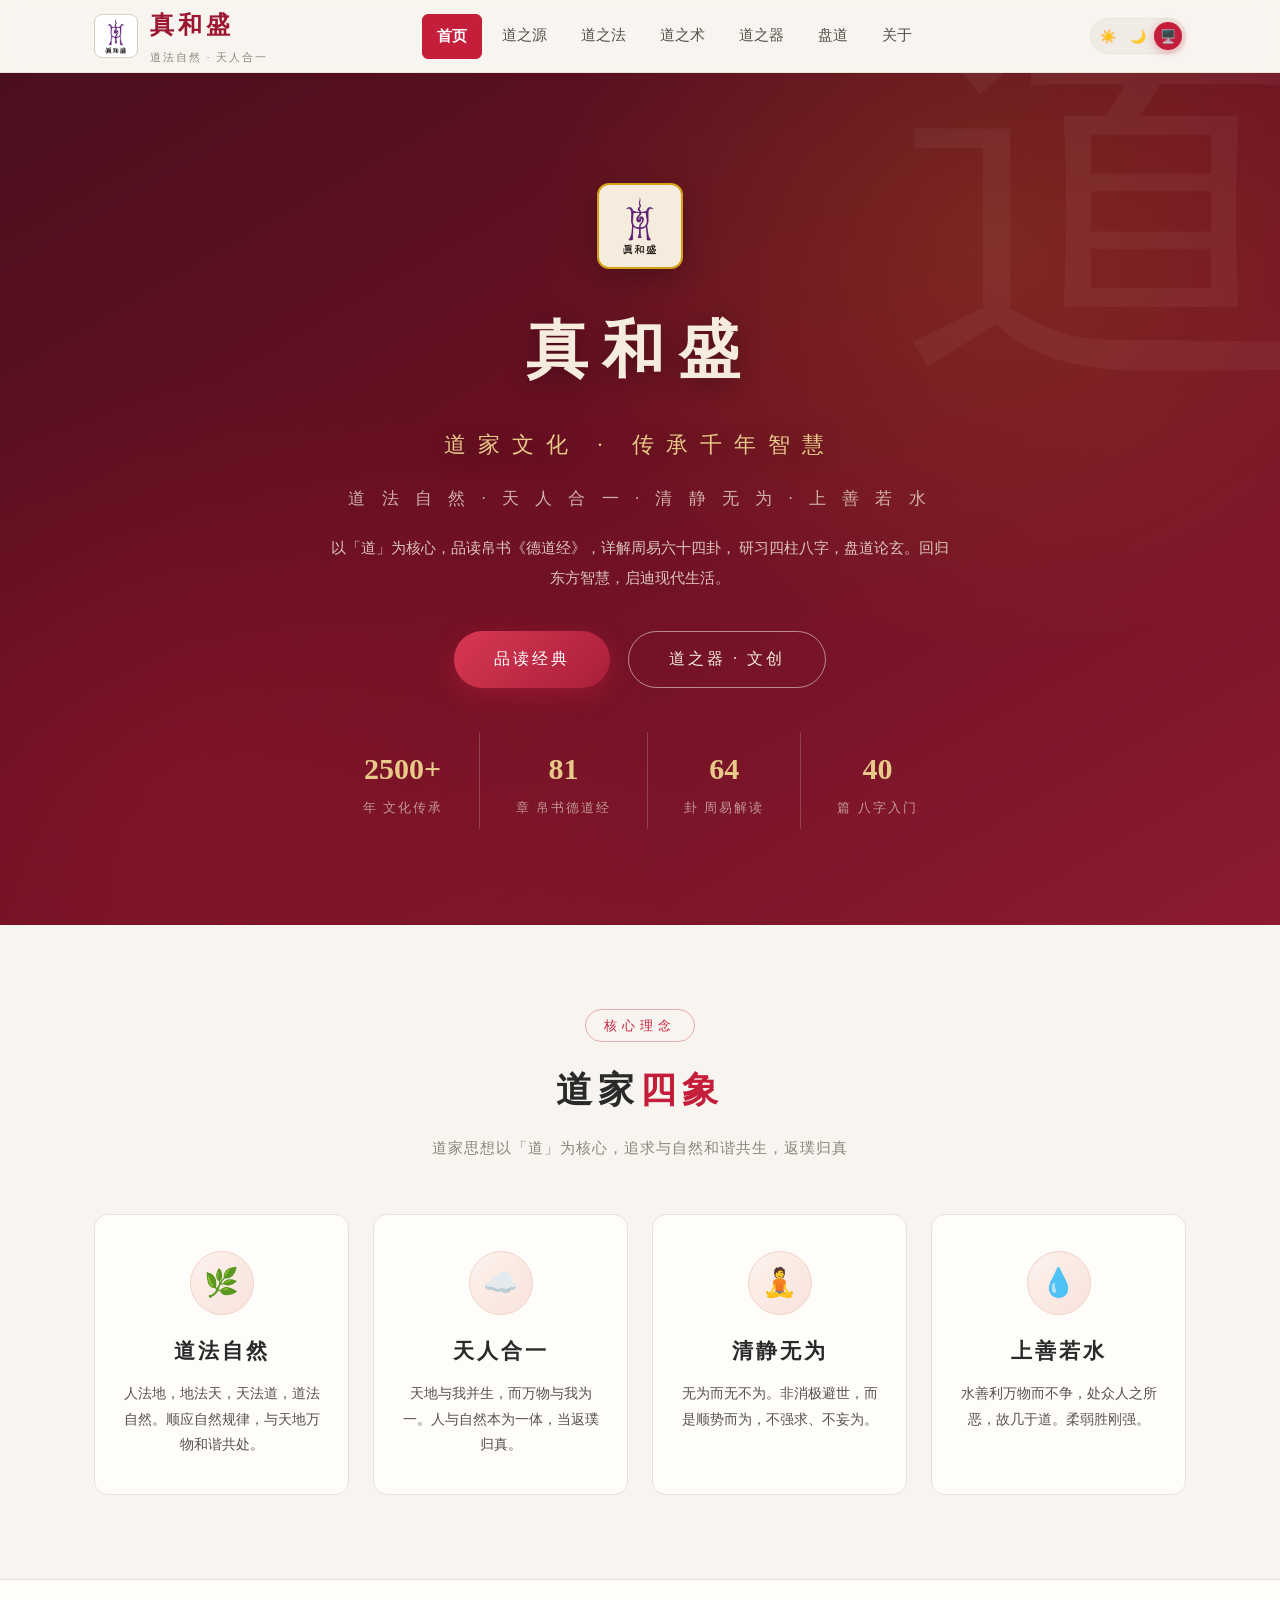
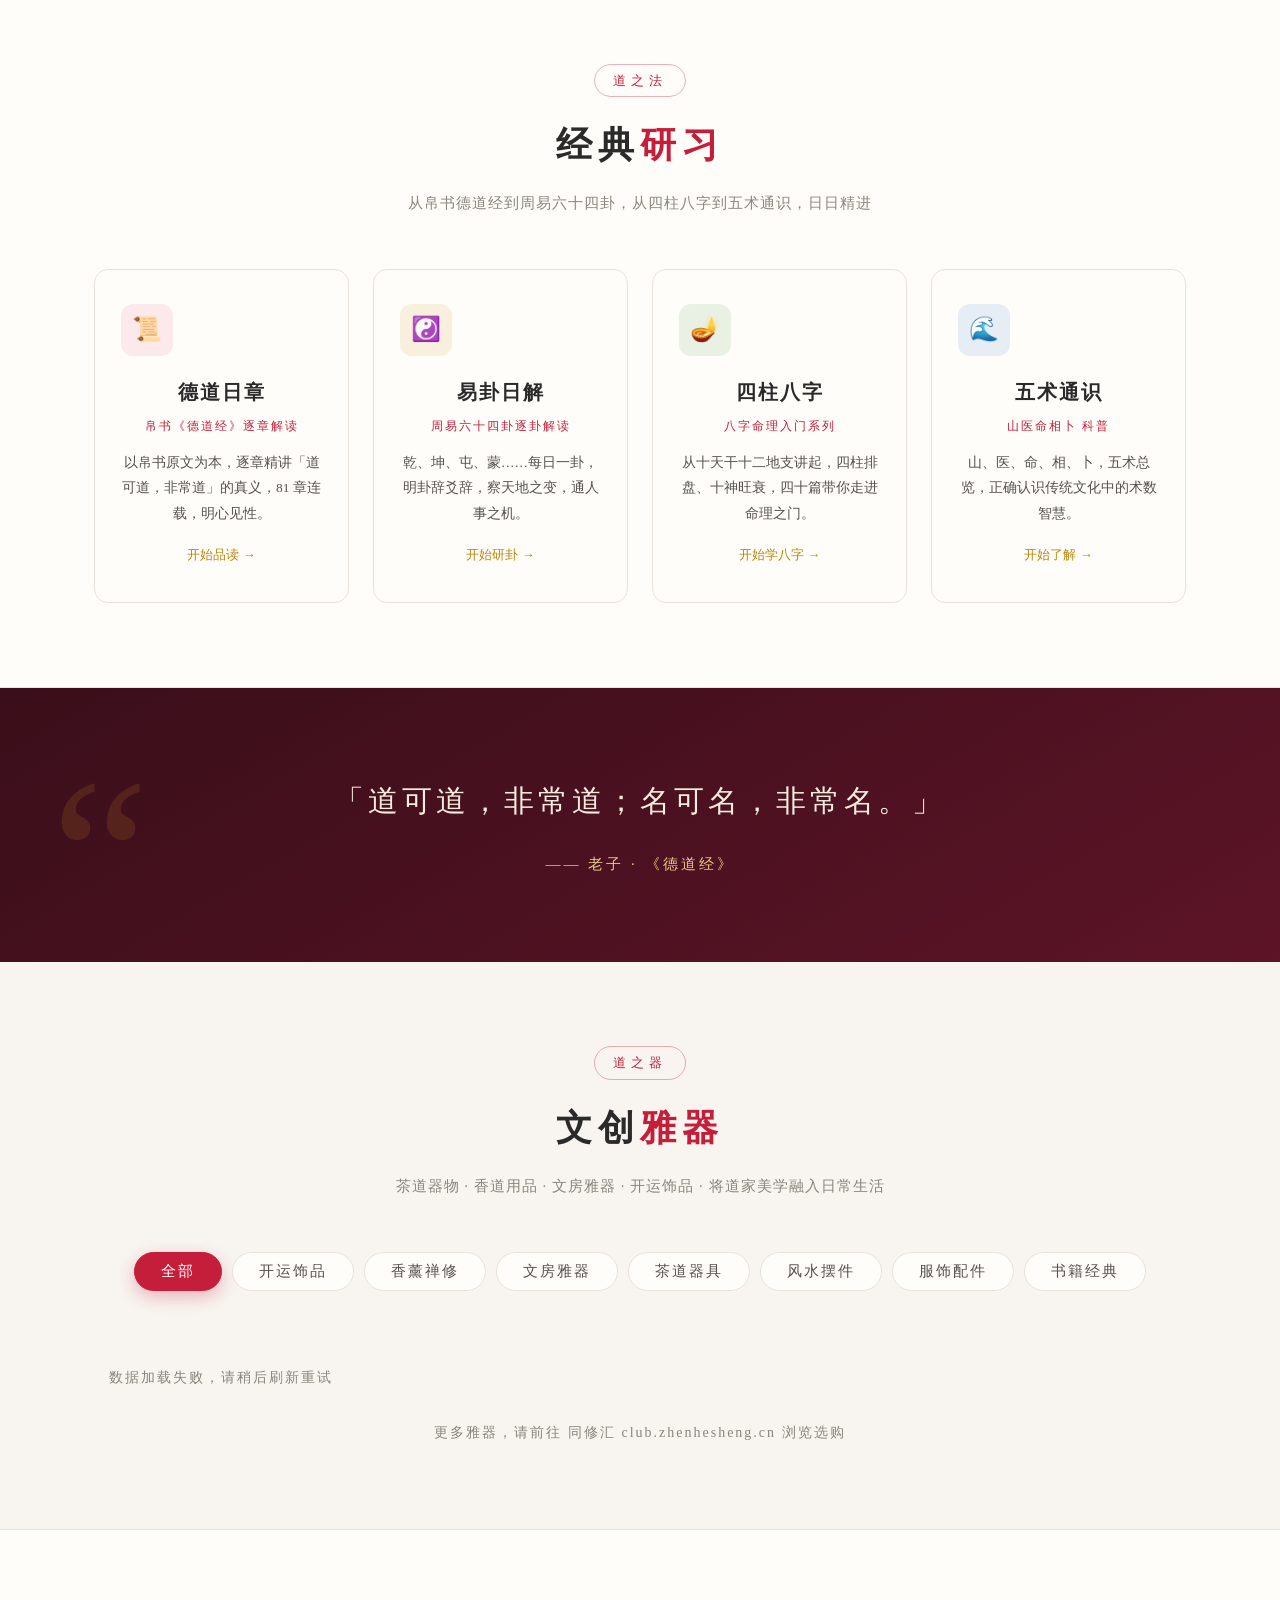
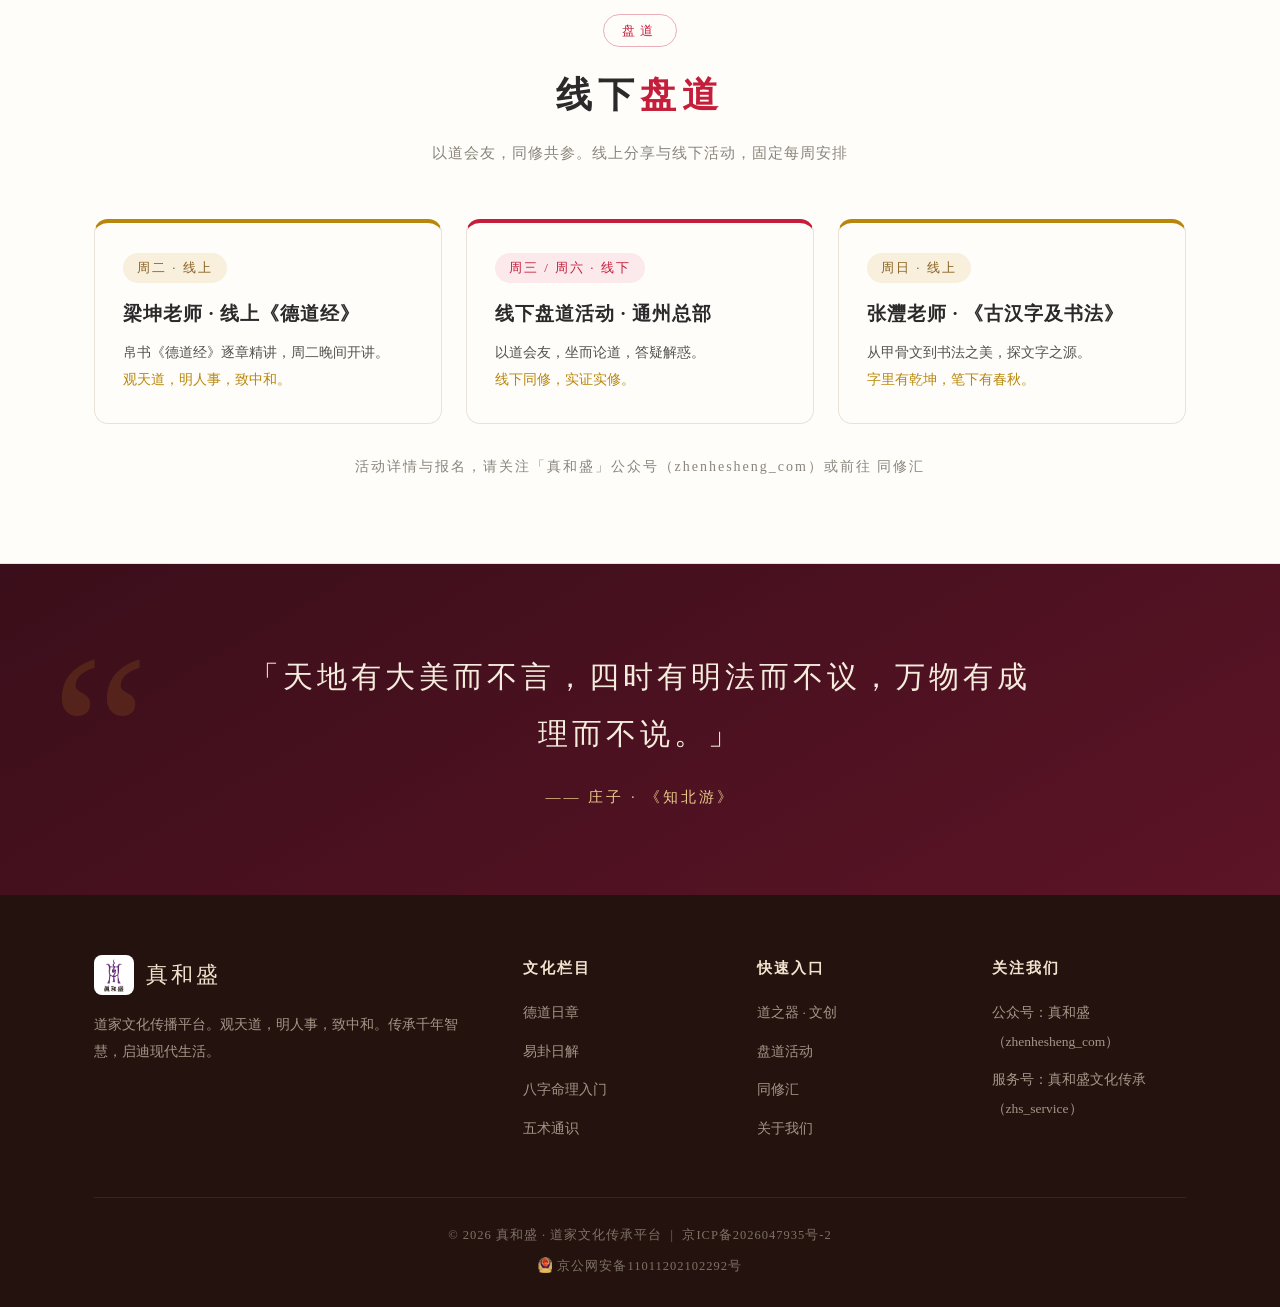
==== index.html @ 8072c25f "[v1.0.3] 公安备案改用官方图标与rel=noreferrer规范链接" ====
<!DOCTYPE html>
<html lang="zh-CN">
<head>
  <meta charset="UTF-8">
  <meta name="viewport" content="width=device-width, initial-scale=1.0">
  <title>真和盛 | 道家文化传承</title>
  <meta name="description" content="真和盛道家文化传播平台，探索道法自然、天人合一的东方智慧。德道日章、易卦日解、四柱八字、道之器文创，传承千年智慧，启迪现代生活。">
  <link rel="icon" href="images/logo.png" type="image/png">
  <link rel="stylesheet" href="css/style.css">
</head>
<body>

  <!-- 顶部导航 -->
  <header class="topbar">
    <div class="container nav">
      <a class="brand" href="index.html">
        <span class="brand-logo"><img src="images/logo.png" alt="真和盛"></span>
        <span>
          <span class="brand-name">真和盛</span>
          <span class="brand-sub">道法自然 · 天人合一</span>
        </span>
      </a>
      <nav class="nav-links" id="navLinks">
        <a href="index.html" class="active">首页</a>
        <a href="origin.html">道之源</a>
        <a href="classics.html">道之法</a>
        <a href="practice.html">道之术</a>
        <a href="shop.html">道之器</a>
        <a href="pandao.html">盘道</a>
        <a href="about.html">关于</a>
      </nav>
      <div class="theme-switch" id="themeSwitch" role="group" aria-label="主题切换">
        <button type="button" class="ts-btn" data-theme="light" title="浅色模式">☀️</button>
        <button type="button" class="ts-btn" data-theme="dark" title="暗色模式">🌙</button>
        <button type="button" class="ts-btn" data-theme="auto" title="跟随系统">🖥️</button>
      </div>
      <button class="nav-toggle" aria-label="菜单">☰</button>
    </div>
  </header>

  <!-- Hero -->
  <section class="hero">
    <div class="hero-inner">
      <div class="hero-seal"><img src="images/logo.png" alt="真和盛印"></div>
      <h1 class="hero-title">真和盛
        <span class="small">道家文化 · 传承千年智慧</span>
      </h1>
      <p class="hero-sub">道 法 自 然 · 天 人 合 一 · 清 静 无 为 · 上 善 若 水</p>
      <p class="hero-desc">
        以「道」为核心，品读帛书《德道经》，详解周易六十四卦，
        研习四柱八字，盘道论玄。回归东方智慧，启迪现代生活。
      </p>
      <div class="hero-cta">
        <a class="btn btn-red" href="classics.html">品读经典</a>
        <a class="btn btn-ghost" href="shop.html">道之器 · 文创</a>
      </div>
      <div class="hero-meta">
        <div class="item"><div class="num">2500+</div><div class="label">年 文化传承</div></div>
        <div class="item"><div class="num">81</div><div class="label">章 帛书德道经</div></div>
        <div class="item"><div class="num">64</div><div class="label">卦 周易解读</div></div>
        <div class="item"><div class="num">40</div><div class="label">篇 八字入门</div></div>
      </div>
    </div>
  </section>

  <!-- 核心理念 -->
  <section class="section">
    <div class="container">
      <div class="section-head">
        <span class="section-kicker">核心理念</span>
        <h2 class="section-title">道家<span class="accent">四象</span></h2>
        <p class="section-sub">道家思想以「道」为核心，追求与自然和谐共生，返璞归真</p>
      </div>
      <div class="philosophy-grid">
        <div class="ph-card">
          <div class="ph-icon">🌿</div>
          <div class="ph-name">道法自然</div>
          <p class="ph-text">人法地，地法天，天法道，道法自然。顺应自然规律，与天地万物和谐共处。</p>
        </div>
        <div class="ph-card">
          <div class="ph-icon">☁️</div>
          <div class="ph-name">天人合一</div>
          <p class="ph-text">天地与我并生，而万物与我为一。人与自然本为一体，当返璞归真。</p>
        </div>
        <div class="ph-card">
          <div class="ph-icon">🧘</div>
          <div class="ph-name">清静无为</div>
          <p class="ph-text">无为而无不为。非消极避世，而是顺势而为，不强求、不妄为。</p>
        </div>
        <div class="ph-card">
          <div class="ph-icon">💧</div>
          <div class="ph-name">上善若水</div>
          <p class="ph-text">水善利万物而不争，处众人之所恶，故几于道。柔弱胜刚强。</p>
        </div>
      </div>
    </div>
  </section>

  <!-- 经典栏目 -->
  <section class="section section-alt">
    <div class="container">
      <div class="section-head">
        <span class="section-kicker">道之法</span>
        <h2 class="section-title">经典<span class="accent">研习</span></h2>
        <p class="section-sub">从帛书德道经到周易六十四卦，从四柱八字到五术通识，日日精进</p>
      </div>
      <div class="feat-grid">
        <a class="feat-card" href="classics.html">
          <div class="feat-icon i1">📜</div>
          <div class="feat-name">德道日章</div>
          <div class="feat-tag">帛书《德道经》逐章解读</div>
          <p class="feat-text">以帛书原文为本，逐章精讲「道可道，非常道」的真义，81 章连载，明心见性。</p>
          <span class="feat-more">开始品读 →</span>
        </a>
        <a class="feat-card" href="classics.html#yigua">
          <div class="feat-icon i2">☯️</div>
          <div class="feat-name">易卦日解</div>
          <div class="feat-tag">周易六十四卦逐卦解读</div>
          <p class="feat-text">乾、坤、屯、蒙……每日一卦，明卦辞爻辞，察天地之变，通人事之机。</p>
          <span class="feat-more">开始研卦 →</span>
        </a>
        <a class="feat-card" href="classics.html#bazi">
          <div class="feat-icon i3">🪔</div>
          <div class="feat-name">四柱八字</div>
          <div class="feat-tag">八字命理入门系列</div>
          <p class="feat-text">从十天干十二地支讲起，四柱排盘、十神旺衰，四十篇带你走进命理之门。</p>
          <span class="feat-more">开始学八字 →</span>
        </a>
        <a class="feat-card" href="practice.html">
          <div class="feat-icon i4">🌊</div>
          <div class="feat-name">五术通识</div>
          <div class="feat-tag">山医命相卜 科普</div>
          <p class="feat-text">山、医、命、相、卜，五术总览，正确认识传统文化中的术数智慧。</p>
          <span class="feat-more">开始了解 →</span>
        </a>
      </div>
    </div>
  </section>

  <!-- 经典语录 -->
  <section class="quote-section section">
    <div class="container quote-inner">
      <p class="quote-text">「道可道，非常道；名可名，非常名。」</p>
      <p class="quote-from">—— 老子 · 《德道经》</p>
    </div>
  </section>

  <!-- 道之器 -->
  <section class="section">
    <div class="container">
      <div class="section-head">
        <span class="section-kicker">道之器</span>
        <h2 class="section-title">文创<span class="accent">雅器</span></h2>
        <p class="section-sub">茶道器物 · 香道用品 · 文房雅器 · 开运饰品 · 将道家美学融入日常生活</p>
      </div>

      <div class="shop-tabs">
        <button class="shop-tab on" data-cate="all">全部</button>
        <button class="shop-tab" data-cate="1">开运饰品</button>
        <button class="shop-tab" data-cate="2">香薰禅修</button>
        <button class="shop-tab" data-cate="3">文房雅器</button>
        <button class="shop-tab" data-cate="4">茶道器具</button>
        <button class="shop-tab" data-cate="5">风水摆件</button>
        <button class="shop-tab" data-cate="6">服饰配件</button>
        <button class="shop-tab" data-cate="7">书籍经典</button>
      </div>

      <div class="shop-grid" data-dynamic>
        <a class="product-card" data-cate="1" href="https://club.zhenhesheng.cn/" target="_blank">
          <div class="product-img-wrap">
            <span class="product-cate">开运饰品</span>
            <img src="images/products/product-01.png" alt="天然朱砂手串">
          </div>
          <div class="product-body">
            <div class="product-name">天然朱砂手串</div>
            <p class="product-desc">天然朱砂打磨，辟邪安神，佩戴清心。</p>
            <div class="product-foot">
              <span class="product-sales">已售 326</span>
              <span class="product-cta">详情</span>
            </div>
          </div>
        </a>
        <a class="product-card" data-cate="1" href="https://club.zhenhesheng.cn/" target="_blank">
          <div class="product-img-wrap">
            <span class="product-cate">开运饰品</span>
            <img src="images/products/product-02.png" alt="小叶紫檀念珠">
          </div>
          <div class="product-body">
            <div class="product-name">小叶紫檀念珠</div>
            <p class="product-desc">印度小叶紫檀，油性充足，盘玩包浆快。</p>
            <div class="product-foot">
              <span class="product-sales">已售 189</span>
              <span class="product-cta">详情</span>
            </div>
          </div>
        </a>
        <a class="product-card" data-cate="2" href="https://club.zhenhesheng.cn/" target="_blank">
          <div class="product-img-wrap">
            <span class="product-cate">香薰禅修</span>
            <img src="images/products/product-03.png" alt="檀香线香礼盒">
          </div>
          <div class="product-body">
            <div class="product-name">檀香线香礼盒</div>
            <p class="product-desc">天然檀香，安神助眠，禅修佳品。</p>
            <div class="product-foot">
              <span class="product-sales">已售 542</span>
              <span class="product-cta">详情</span>
            </div>
          </div>
        </a>
        <a class="product-card" data-cate="2" href="https://club.zhenhesheng.cn/" target="_blank">
          <div class="product-img-wrap">
            <span class="product-cate">香薰禅修</span>
            <img src="images/products/product-04.png" alt="铜鎏金莲花香炉">
          </div>
          <div class="product-body">
            <div class="product-name">铜鎏金莲花香炉</div>
            <p class="product-desc">铜鎏金工艺，莲花造型，焚香礼佛。</p>
            <div class="product-foot">
              <span class="product-sales">已售 96</span>
              <span class="product-cta">详情</span>
            </div>
          </div>
        </a>
        <a class="product-card" data-cate="3" href="https://club.zhenhesheng.cn/" target="_blank">
          <div class="product-img-wrap">
            <span class="product-cate">文房雅器</span>
            <img src="images/products/product-05.png" alt="端砚文房四宝">
          </div>
          <div class="product-body">
            <div class="product-name">端砚文房四宝</div>
            <p class="product-desc">广东端砚，砚台、墨、笔、纸，文房雅器。</p>
            <div class="product-foot">
              <span class="product-sales">已售 64</span>
              <span class="product-cta">详情</span>
            </div>
          </div>
        </a>
        <a class="product-card" data-cate="3" href="https://club.zhenhesheng.cn/" target="_blank">
          <div class="product-img-wrap">
            <span class="product-cate">文房雅器</span>
            <img src="images/products/product-06.png" alt="竹雕镇纸一对">
          </div>
          <div class="product-body">
            <div class="product-name">竹雕镇纸一对</div>
            <p class="product-desc">手工竹雕，刻般若波罗蜜多心经。</p>
            <div class="product-foot">
              <span class="product-sales">已售 152</span>
              <span class="product-cta">详情</span>
            </div>
          </div>
        </a>
        <a class="product-card" data-cate="4" href="https://club.zhenhesheng.cn/" target="_blank">
          <div class="product-img-wrap">
            <span class="product-cate">茶道器具</span>
            <img src="images/products/product-07.png" alt="宜兴紫砂壶">
          </div>
          <div class="product-body">
            <div class="product-name">宜兴紫砂壶</div>
            <p class="product-desc">宜兴原矿紫砂，西施壶型，泡茶留香。</p>
            <div class="product-foot">
              <span class="product-sales">已售 45</span>
              <span class="product-cta">详情</span>
            </div>
          </div>
        </a>
        <a class="product-card" data-cate="4" href="https://club.zhenhesheng.cn/" target="_blank">
          <div class="product-img-wrap">
            <span class="product-cate">茶道器具</span>
            <img src="images/products/product-08.png" alt="青花盖碗茶具">
          </div>
          <div class="product-body">
            <div class="product-name">青花盖碗茶具</div>
            <p class="product-desc">景德镇青花，盖碗、茶盘、品茗杯套装。</p>
            <div class="product-foot">
              <span class="product-sales">已售 210</span>
              <span class="product-cta">详情</span>
            </div>
          </div>
        </a>
      </div>

      <div class="section-tip">
        更多雅器，请前往 <a href="https://club.zhenhesheng.cn/" target="_blank">同修汇 club.zhenhesheng.cn</a> 浏览选购
      </div>
    </div>
  </section>

  <!-- 盘道 -->
  <section class="section section-alt">
    <div class="container">
      <div class="section-head">
        <span class="section-kicker">盘道</span>
        <h2 class="section-title">线下<span class="accent">盘道</span></h2>
        <p class="section-sub">以道会友，同修共参。线上分享与线下活动，固定每周安排</p>
      </div>
      <div class="schedule-grid">
        <div class="schedule-card">
          <span class="sch-day">周二 · 线上</span>
          <div class="sch-title">梁坤老师 · 线上《德道经》</div>
          <p class="sch-meta">帛书《德道经》逐章精讲，周二晚间开讲。<br><span class="tag">观天道，明人事，致中和。</span></p>
        </div>
        <div class="schedule-card offline">
          <span class="sch-day">周三 / 周六 · 线下</span>
          <div class="sch-title">线下盘道活动 · 通州总部</div>
          <p class="sch-meta">以道会友，坐而论道，答疑解惑。<br><span class="tag">线下同修，实证实修。</span></p>
        </div>
        <div class="schedule-card">
          <span class="sch-day">周日 · 线上</span>
          <div class="sch-title">张灃老师 · 《古汉字及书法》</div>
          <p class="sch-meta">从甲骨文到书法之美，探文字之源。<br><span class="tag">字里有乾坤，笔下有春秋。</span></p>
        </div>
      </div>
      <div class="section-tip">
        活动详情与报名，请关注「真和盛」公众号（zhenhesheng_com）或前往 <a href="https://club.zhenhesheng.cn/" target="_blank">同修汇</a>
      </div>
    </div>
  </section>

  <!-- 语录 -->
  <section class="quote-section section">
    <div class="container quote-inner">
      <p class="quote-text">「天地有大美而不言，四时有明法而不议，万物有成理而不说。」</p>
      <p class="quote-from">—— 庄子 · 《知北游》</p>
    </div>
  </section>

  <!-- 页脚 -->
  <footer class="footer">
    <div class="container">
      <div class="footer-grid">
        <div>
          <div class="footer-brand">
            <img src="images/logo.png" alt="真和盛">
            <span>真和盛</span>
          </div>
          <p>道家文化传播平台。观天道，明人事，致中和。传承千年智慧，启迪现代生活。</p>
        </div>
        <div>
          <h4>文化栏目</h4>
          <ul>
            <li><a href="classics.html">德道日章</a></li>
            <li><a href="classics.html#yigua">易卦日解</a></li>
            <li><a href="practice.html#bazi">八字命理入门</a></li>
            <li><a href="practice.html">五术通识</a></li>
          </ul>
        </div>
        <div>
          <h4>快速入口</h4>
          <ul>
            <li><a href="shop.html">道之器 · 文创</a></li>
            <li><a href="pandao.html">盘道活动</a></li>
            <li><a href="https://club.zhenhesheng.cn/" target="_blank">同修汇</a></li>
            <li><a href="about.html">关于我们</a></li>
          </ul>
        </div>
        <div>
          <h4>关注我们</h4>
          <ul>
            <li><a href="about.html">公众号：真和盛（zhenhesheng_com）</a></li>
            <li><a href="about.html">服务号：真和盛文化传承（zhs_service）</a></li>
          </ul>
        </div>
      </div>
      <div class="footer-bottom">
        © 2026 真和盛 · 道家文化传承平台 &nbsp;|&nbsp; <a href="https://beian.miit.gov.cn/" target="_blank" rel="nofollow">京ICP备2026047935号-2</a><br><span class="beian-police"><a href="https://beian.mps.gov.cn/#/query/webSearch?code=11011202102292" target="_blank" rel="noreferrer"><img src="images/beian.png" alt="公安备案" class="beian-icon">京公网安备11011202102292号</a></span>
      </div>
    </div>
  </footer>

  <script src="js/main.js"></script>
  <script src="js/data-sync.js?v=20260821"></script>
</body>
</html>
---- css/style.css ----
/* ============================================================
   真和盛 zhenhesheng.cn · 道家文化传承
   风格: 米白底 · 中国红 · 鎏金点缀 · 宋楷字体
   ============================================================ */

:root {
  --red: #c41e3a;
  --red-deep: #9c1630;
  --red-dark: #6b1022;
  --gold: #b8860b;
  --gold-light: #d4a017;
  --cream: #f8f5f0;
  --cream-deep: #f0ebe5;
  --card: #fffdfa;
  --ink: #2a2a2a;
  --ink-soft: #55524c;
  --ink-faint: #8a857c;
  --line: #e8e2da;
  --topbar-bg: rgba(248, 245, 240, 0.94);
  --chip-bg: #fbe9ec;
  --serif: "Songti SC", "Noto Serif SC", "Source Han Serif SC", "STSong", "SimSun", serif;
  --kai: "Kaiti SC", "STKaiti", "KaiTi", "Noto Serif SC", serif;
  --sans: "PingFang SC", "Hiragino Sans GB", "Microsoft YaHei", sans-serif;
}

/* ---------------- 暗色主题 ---------------- */
[data-theme="dark"] {
  --red: #e0556e;
  --red-deep: #c43a55;
  --red-dark: #a02b42;
  --gold: #d4a94b;
  --gold-light: #e3b95f;
  --cream: #17141a;
  --cream-deep: #1d1921;
  --card: #221d27;
  --ink: #e8e2d8;
  --ink-soft: #bcb5a9;
  --ink-faint: #8a857c;
  --line: #38313f;
  --topbar-bg: rgba(23, 20, 26, 0.94);
  --chip-bg: rgba(224, 85, 110, 0.16);
}

/* 深色下残留浅色硬编码背景兜底 */
[data-theme="dark"] .section-alt { background: #1d1921; }
[data-theme="dark"] .sch-period,
[data-theme="dark"] .tl-period { background: rgba(224, 85, 110, 0.16); }

* { margin: 0; padding: 0; box-sizing: border-box; }

html { scroll-behavior: smooth; }

body {
  font-family: var(--serif);
  background: var(--cream);
  color: var(--ink);
  line-height: 1.8;
  -webkit-font-smoothing: antialiased;
}

a { color: inherit; text-decoration: none; }
img { display: block; max-width: 100%; }

.container { max-width: 1140px; margin: 0 auto; padding: 0 24px; }

/* ---------------- 顶部导航 ---------------- */
.topbar {
  position: sticky;
  top: 0;
  z-index: 100;
  background: var(--topbar-bg);
  backdrop-filter: blur(10px);
  border-bottom: 1px solid var(--line);
}

.nav {
  display: flex;
  align-items: center;
  justify-content: space-between;
  height: 72px;
}

.brand { display: flex; align-items: center; gap: 12px; }

.brand-logo {
  width: 44px;
  height: 44px;
  border-radius: 8px;
  overflow: hidden;
  border: 1px solid #d8cfc0;
  background: #fff;
  flex-shrink: 0;
}

.brand-logo img { width: 100%; height: 100%; object-fit: contain; }

.brand-name {
  font-size: 24px;
  font-weight: 700;
  letter-spacing: 4px;
  color: var(--red-deep);
  font-family: var(--kai);
}

.brand-sub {
  font-size: 11px;
  color: var(--ink-faint);
  letter-spacing: 2px;
  display: block;
  margin-top: 1px;
}

.nav-links { display: flex; gap: 6px; }

.nav-links a {
  padding: 8px 14px;
  font-size: 15px;
  color: var(--ink-soft);
  border-radius: 6px;
  transition: all .25s;
  position: relative;
}

.nav-links a:hover { color: var(--red); background: rgba(196, 30, 58, .06); }

/* 当前页: 红框包裹 + 红色背景填充 */
.nav-links a.active {
  color: #fff;
  font-weight: 600;
  border: 1.5px solid var(--red);
  background: var(--red);
  animation: navFloat 2.4s ease-in-out infinite;
}

.nav-links a.active::after { display: none; }

@keyframes navFloat {
  0%, 100% { transform: translateY(0); box-shadow: 0 0 0 rgba(196, 30, 58, 0); }
  50% { transform: translateY(-3px); box-shadow: 0 8px 18px rgba(196, 30, 58, .25); }
}

/* ---------------- 主题切换 ---------------- */
.theme-switch {
  display: flex;
  align-items: center;
  gap: 2px;
  margin-left: 10px;
  padding: 3px;
  background: var(--cream-deep);
  border: 1px solid var(--line);
  border-radius: 999px;
}

.ts-btn {
  width: 28px;
  height: 28px;
  border: none;
  background: transparent;
  border-radius: 50%;
  font-size: 13px;
  line-height: 1;
  cursor: pointer;
  display: flex;
  align-items: center;
  justify-content: center;
  transition: all .25s;
  color: var(--ink-soft);
}

.ts-btn:hover { background: rgba(196, 30, 58, .08); }
.ts-btn.on {
  background: var(--red);
  color: #fff;
  box-shadow: 0 2px 8px rgba(196, 30, 58, .35);
}

.nav-toggle {
  display: none;
  background: none;
  border: 1px solid var(--line);
  border-radius: 6px;
  width: 40px; height: 40px;
  font-size: 20px;
  color: var(--ink-soft);
  cursor: pointer;
}

/* ---------------- Hero ---------------- */
.hero {
  position: relative;
  background:
    radial-gradient(ellipse 60% 80% at 78% 20%, rgba(212, 160, 23, 0.16), transparent 60%),
    radial-gradient(ellipse 70% 90% at 15% 85%, rgba(196, 30, 58, 0.18), transparent 55%),
    linear-gradient(150deg, #4a0f1e 0%, #6b1022 45%, #8c1a30 100%);
  color: #f5ecdd;
  overflow: hidden;
}

.hero::before {
  content: "道";
  position: absolute;
  right: -40px; top: -90px;
  font-size: 420px;
  font-family: var(--kai);
  color: rgba(255, 255, 255, 0.045);
  line-height: 1;
  pointer-events: none;
}

.hero-inner {
  position: relative;
  padding: 110px 24px 96px;
  max-width: 900px;
  margin: 0 auto;
  text-align: center;
}

.hero-seal {
  width: 86px; height: 86px;
  margin: 0 auto 26px;
  border-radius: 12px;
  background: #f5ecdd;
  display: flex; align-items: center; justify-content: center;
  border: 2px solid var(--gold-light);
  box-shadow: 0 10px 30px rgba(0, 0, 0, 0.25);
}

.hero-seal img { width: 68px; height: 68px; object-fit: contain; }

.hero-title {
  font-family: var(--kai);
  font-size: 62px;
  font-weight: 700;
  letter-spacing: 14px;
  margin-bottom: 14px;
  text-shadow: 0 4px 24px rgba(0, 0, 0, 0.3);
}

.hero-title .small {
  display: block;
  font-size: 22px;
  letter-spacing: 12px;
  margin-top: 18px;
  color: #e8c98a;
  font-weight: 400;
}

.hero-sub {
  font-size: 17px;
  color: rgba(245, 236, 221, 0.72);
  letter-spacing: 6px;
  margin: 20px 0 8px;
}

.hero-desc {
  max-width: 620px;
  margin: 18px auto 38px;
  font-size: 15px;
  color: rgba(245, 236, 221, 0.82);
  line-height: 2;
}

.hero-cta { display: flex; gap: 18px; justify-content: center; flex-wrap: wrap; }

.btn {
  display: inline-flex;
  align-items: center;
  justify-content: center;
  padding: 13px 40px;
  border-radius: 999px;
  font-size: 16px;
  font-family: var(--serif);
  letter-spacing: 3px;
  transition: all .25s;
  cursor: pointer;
  border: none;
}

.btn-red { background: linear-gradient(135deg, #d83852, #a91e3a); color: #fff; box-shadow: 0 8px 24px rgba(196, 30, 58, .4); }
.btn-red:hover { transform: translateY(-2px); box-shadow: 0 12px 30px rgba(196, 30, 58, .5); }

.btn-ghost { background: transparent; color: #f5ecdd; border: 1px solid rgba(245, 236, 221, .55); }
.btn-ghost:hover { background: rgba(245, 236, 221, .12); transform: translateY(-2px); }

.hero-meta {
  margin-top: 44px;
  display: flex;
  justify-content: center;
  gap: 0;
  flex-wrap: wrap;
}

.hero-meta .item {
  padding: 10px 36px;
  border-right: 1px solid rgba(245, 236, 221, .2);
  text-align: center;
}

.hero-meta .item:last-child { border-right: none; }
.hero-meta .num { font-size: 30px; font-weight: 700; color: #e8c98a; font-family: var(--kai); }
.hero-meta .label { font-size: 13px; color: rgba(245, 236, 221, .6); letter-spacing: 2px; }

/* ---------------- 区块通用 ---------------- */
.section { padding: 84px 0; }
.section-alt { background: var(--card); border-top: 1px solid var(--line); border-bottom: 1px solid var(--line); }

.section-head { text-align: center; margin-bottom: 52px; }

.section-kicker {
  display: inline-block;
  font-size: 13px;
  color: var(--red);
  letter-spacing: 5px;
  padding: 4px 18px;
  border: 1px solid rgba(196, 30, 58, .35);
  border-radius: 999px;
  margin-bottom: 16px;
}

.section-title { font-size: 36px; font-weight: 700; font-family: var(--kai); letter-spacing: 6px; color: var(--ink); }

.section-title .accent { color: var(--red); }

.section-sub { margin-top: 12px; font-size: 15px; color: var(--ink-faint); letter-spacing: 1px; }

/* ---------------- 理念卡片 ---------------- */
.philosophy-grid {
  display: grid;
  grid-template-columns: repeat(4, 1fr);
  gap: 24px;
}

.ph-card {
  background: var(--card);
  border: 1px solid var(--line);
  border-radius: 14px;
  padding: 36px 28px;
  text-align: center;
  transition: all .3s;
  position: relative;
  overflow: hidden;
}

.ph-card::before {
  content: "";
  position: absolute;
  top: 0; left: 0; right: 0;
  height: 4px;
  background: linear-gradient(90deg, var(--red), var(--gold-light));
  opacity: 0;
  transition: opacity .3s;
}

.ph-card:hover { transform: translateY(-6px); box-shadow: 0 16px 40px rgba(60, 30, 20, .1); }
.ph-card:hover::before { opacity: 1; }

.ph-icon {
  width: 64px; height: 64px;
  margin: 0 auto 18px;
  border-radius: 50%;
  background: linear-gradient(135deg, #fdf1ec, #f8e3dc);
  border: 1px solid #f0d2c8;
  display: flex; align-items: center; justify-content: center;
  font-size: 28px;
}

.ph-name { font-size: 21px; font-weight: 700; font-family: var(--kai); letter-spacing: 3px; margin-bottom: 10px; }
.ph-text { font-size: 13.5px; color: var(--ink-soft); line-height: 1.9; }

/* ---------------- 栏目卡 ---------------- */
.feat-grid { display: grid; grid-template-columns: repeat(4, 1fr); gap: 24px; }

.feat-card {
  background: var(--card);
  border: 1px solid var(--line);
  border-radius: 14px;
  padding: 34px 26px;
  transition: all .3s;
  text-align: center;
}

.feat-card:hover { transform: translateY(-6px); box-shadow: 0 16px 40px rgba(60, 30, 20, .1); border-color: #dfd3c0; }

.feat-icon {
  width: 52px; height: 52px;
  border-radius: 12px;
  display: flex; align-items: center; justify-content: center;
  font-size: 24px;
  margin-bottom: 18px;
}

.feat-icon.i1 { background: #fbe9ec; }
.feat-icon.i2 { background: #f8efdd; }
.feat-icon.i3 { background: #e9f0e4; }
.feat-icon.i4 { background: #e7edf5; }

.feat-qr {
  width: 108px; height: 108px;
  border-radius: 12px;
  border: 1px solid #e5dccb;
  box-shadow: 0 4px 14px rgba(60, 30, 20, .06);
  object-fit: cover;
  display: block;
  margin: 0 auto 16px;
  background: #fff;
}

.feat-qr:hover { border-color: var(--gold); }

.feat-qr-row { display: flex; gap: 12px; margin-bottom: 16px; }
.feat-qr-row .feat-qr { margin-bottom: 0; }

.feat-name { font-size: 20px; font-weight: 700; font-family: var(--kai); letter-spacing: 2px; margin-bottom: 6px; }
.feat-tag { font-size: 12px; color: var(--red); letter-spacing: 2px; margin-bottom: 12px; }
.feat-text { font-size: 13.5px; color: var(--ink-soft); line-height: 1.9; }
.feat-more { display: inline-block; margin-top: 16px; font-size: 13px; color: var(--gold); border-bottom: 1px solid transparent; transition: all .2s; }
.feat-more:hover { color: var(--red); border-color: var(--red); }

/* ---------------- 语录 ---------------- */
.quote-section { position: relative; background: linear-gradient(150deg, #3a0e1a, #5c1426); color: #f0e4cf; }
.quote-section::before {
  content: "“";
  position: absolute;
  left: 4%; top: -30px;
  font-size: 220px;
  font-family: var(--kai);
  color: rgba(212, 160, 23, .14);
}

.quote-inner { position: relative; max-width: 860px; margin: 0 auto; text-align: center; }

.quote-text {
  font-family: var(--kai);
  font-size: 30px;
  letter-spacing: 4px;
  line-height: 1.9;
  color: #f5ecdd;
  margin-bottom: 22px;
}

.quote-from { font-size: 15px; color: #e8c98a; letter-spacing: 3px; }

/* ---------------- 产品（道之器） ---------------- */
.shop-tabs {
  display: flex;
  justify-content: center;
  flex-wrap: wrap;
  gap: 10px;
  margin-bottom: 44px;
}

.shop-tab {
  padding: 9px 26px;
  border-radius: 999px;
  font-size: 14.5px;
  letter-spacing: 2px;
  color: var(--ink-soft);
  border: 1px solid var(--line);
  background: var(--card);
  cursor: pointer;
  transition: all .25s;
  font-family: var(--serif);
}

.shop-tab:hover { border-color: var(--red); color: var(--red); }
.shop-tab.on { background: var(--red); color: #fff; border-color: var(--red); box-shadow: 0 6px 18px rgba(196, 30, 58, .3); }

.shop-grid {
  display: grid;
  grid-template-columns: repeat(4, 1fr);
  gap: 26px;
}

.product-card {
  background: var(--card);
  border: 1px solid var(--line);
  border-radius: 14px;
  overflow: hidden;
  transition: all .3s;
  cursor: pointer;
  display: block;
}

.product-card:hover { transform: translateY(-6px); box-shadow: 0 18px 44px rgba(60, 30, 20, .12); border-color: #dfd3c0; }

.product-img-wrap { position: relative; aspect-ratio: 1/1; background: #f3ede4; overflow: hidden; }

.product-img-wrap img { width: 100%; height: 100%; object-fit: cover; transition: transform .45s; }

.product-card:hover .product-img-wrap img { transform: scale(1.06); }

.product-cate {
  position: absolute;
  left: 12px; top: 12px;
  font-size: 12px;
  letter-spacing: 1px;
  padding: 3px 12px;
  border-radius: 999px;
  background: rgba(196, 30, 58, .88);
  color: #fff;
}

.product-body { padding: 18px 18px 20px; }

.product-name { font-size: 17px; font-weight: 700; font-family: var(--kai); letter-spacing: 1px; margin-bottom: 8px; }
.product-desc {
  font-size: 13px; color: var(--ink-soft); line-height: 1.8;
  display: -webkit-box; -webkit-line-clamp: 2; -webkit-box-orient: vertical; overflow: hidden;
  min-height: 47px;
}

.product-foot {
  display: flex; align-items: center; justify-content: space-between;
  margin-top: 14px; padding-top: 12px;
  border-top: 1px dashed var(--line);
}

.product-sales { font-size: 12.5px; color: var(--ink-faint); }

.product-cta {
  font-size: 13px; color: var(--red);
  border: 1px solid rgba(196, 30, 58, .4);
  padding: 4px 14px;
  border-radius: 999px;
  transition: all .25s;
}

.product-card:hover .product-cta { background: var(--red); color: #fff; border-color: var(--red); }

.shop-note {
  margin-top: 40px;
  text-align: center;
  font-size: 14px;
  color: var(--ink-faint);
  letter-spacing: 1px;
}

.shop-note a { color: var(--red); border-bottom: 1px solid rgba(196, 30, 58, .4); }
.shop-note a:hover { border-color: var(--red); }

/* ---------------- 盘道 ---------------- */
.pandao-banner {
  background: linear-gradient(135deg, #3d2b12, #6b4a1d 60%, #8a6223);
  color: #f5ecdd;
  border-radius: 16px;
  padding: 46px 44px;
  display: flex; align-items: center; justify-content: space-between;
  gap: 30px; flex-wrap: wrap;
  margin-bottom: 44px;
}

.pandao-banner h3 { font-family: var(--kai); font-size: 30px; letter-spacing: 4px; }
.pandao-banner p { margin-top: 10px; font-size: 14.5px; color: rgba(245, 236, 221, .75); line-height: 1.9; }

.schedule-grid { display: grid; grid-template-columns: repeat(3, 1fr); gap: 24px; }

.schedule-card {
  background: var(--card);
  border: 1px solid var(--line);
  border-radius: 14px;
  padding: 30px 28px;
  transition: all .3s;
  border-top: 4px solid var(--gold);
}

.schedule-card.offline { border-top-color: var(--red); }

.schedule-card:hover { transform: translateY(-5px); box-shadow: 0 14px 36px rgba(60, 30, 20, .1); }

.sch-day {
  display: inline-block;
  font-size: 13px;
  letter-spacing: 2px;
  padding: 3px 14px;
  border-radius: 999px;
  background: #f8efdd;
  color: #8a6223;
  margin-bottom: 14px;
}

.schedule-card.offline .sch-day { background: #fbe9ec; color: var(--red); }

.sch-title { font-size: 19px; font-weight: 700; font-family: var(--kai); letter-spacing: 1px; margin-bottom: 8px; }
.sch-meta { font-size: 13.5px; color: var(--ink-soft); line-height: 2; }
.sch-meta .tag { color: var(--gold); }

/* ---------------- 时间轴（道之源） ---------------- */
.timeline {
  position: relative;
  max-width: 920px;
  margin: 0 auto;
  padding: 16px 0 8px;
}

.timeline::before {
  content: "";
  position: absolute;
  left: 50%;
  top: 0;
  bottom: 0;
  width: 3px;
  transform: translateX(-50%);
  background: linear-gradient(180deg, transparent, var(--gold-light) 8%, var(--red) 50%, var(--gold-light) 92%, transparent);
  border-radius: 2px;
}

.tl-item {
  position: relative;
  width: 50%;
  padding: 0 44px 44px;
}

.tl-item:nth-child(odd) { left: 0; text-align: right; }
.tl-item:nth-child(even) { left: 50%; text-align: left; }
.tl-item:last-child { padding-bottom: 8px; }

.tl-dot {
  position: absolute;
  top: 8px;
  width: 18px;
  height: 18px;
  border-radius: 50%;
  background: var(--red);
  border: 4px solid var(--card);
  box-shadow: 0 0 0 2px var(--gold-light);
  z-index: 1;
}

.tl-item:nth-child(odd) .tl-dot { right: -9px; }
.tl-item:nth-child(even) .tl-dot { left: -9px; }

.tl-card {
  background: var(--card);
  border: 1px solid var(--line);
  border-radius: 14px;
  padding: 24px 26px;
  transition: all .3s;
  display: block;
  text-align: left;
  width: 100%;
}

.tl-card:hover { transform: translateY(-4px); box-shadow: 0 14px 36px rgba(60, 30, 20, .1); border-color: #dfd3c0; }

.tl-icon { font-size: 26px; line-height: 1; }

.tl-title { font-size: 18px; font-weight: 700; font-family: var(--kai); color: var(--ink); margin-top: 10px; letter-spacing: 1px; }

.tl-period {
  display: inline-block;
  font-size: 12px;
  color: var(--red);
  background: #fbe9ec;
  padding: 2px 12px;
  border-radius: 999px;
  margin: 8px 0 4px;
  letter-spacing: 1px;
}

.tl-year { font-size: 13px; color: var(--gold); font-weight: 600; margin-bottom: 6px; }
.tl-desc { font-size: 13.5px; color: var(--ink-soft); line-height: 1.9; }

/* ---------------- 页脚 ---------------- */
.footer {
  background: #24120f;
  color: #c9beb0;
  padding: 60px 0 30px;
  margin-top: 0;
}

.footer-grid {
  display: grid;
  grid-template-columns: 2fr 1fr 1fr 1fr;
  gap: 40px;
  padding-bottom: 44px;
  border-bottom: 1px solid rgba(255, 255, 255, .08);
}

.footer-brand { display: flex; align-items: center; gap: 12px; margin-bottom: 16px; }
.footer-brand img { width: 40px; height: 40px; border-radius: 8px; object-fit: contain; background: #fff; }
.footer-brand span { font-family: var(--kai); font-size: 22px; color: #f0e4cf; letter-spacing: 3px; }

.footer p { font-size: 13.5px; line-height: 2; color: #a39687; }

.footer h4 { font-size: 15px; color: #f0e4cf; letter-spacing: 2px; margin-bottom: 16px; font-weight: 600; }
.footer ul { list-style: none; }
.footer li { margin-bottom: 10px; }
.footer a { font-size: 13.5px; color: #a39687; transition: color .2s; }
.footer a:hover { color: #e8c98a; }

.footer-bottom {
  padding-top: 26px;
  text-align: center;
  font-size: 12.5px;
  color: #7d7266;
  letter-spacing: 1px;
}

.footer-bottom a {
  color: #7d7266;
  font-size: inherit;
  text-decoration: none;
}
.footer-bottom a:hover { color: #e8c98a; }

.beian-police { display: inline-block; margin-top: 8px; }
.beian-police .beian-icon {
  height: 16px;
  width: auto;
  vertical-align: -3px;
  margin-right: 5px;
  display: inline-block;
}

/* ---------------- 内页 Hero ---------------- */
.page-hero {
  background:
    radial-gradient(ellipse 50% 90% at 85% 10%, rgba(212, 160, 23, .14), transparent 60%),
    linear-gradient(150deg, #4a0f1e 0%, #701528 60%, #8c1a30 100%);
  color: #f5ecdd;
  padding: 76px 0 64px;
  text-align: center;
}

.page-hero .kicker {
  font-size: 13px; letter-spacing: 6px;
  color: #e8c98a;
  margin-bottom: 14px;
}

.page-hero h1 { font-family: var(--kai); font-size: 44px; letter-spacing: 10px; }
.page-hero p { margin-top: 14px; font-size: 15px; color: rgba(245, 236, 221, .75); letter-spacing: 1px; }

/* ---------------- 文章/内容列表 ---------------- */
.article-list { display: flex; flex-direction: column; gap: 20px; }

.article-row {
  display: flex; align-items: center; gap: 22px;
  background: var(--card);
  border: 1px solid var(--line);
  border-radius: 12px;
  padding: 22px 26px;
  transition: all .25s;
}

.article-row:hover { transform: translateX(6px); box-shadow: 0 10px 30px rgba(60, 30, 20, .08); border-color: #dfd3c0; }

.article-no {
  flex-shrink: 0;
  width: 52px; height: 52px;
  border-radius: 10px;
  background: linear-gradient(135deg, #fbe9ec, #f6d6db);
  color: var(--red);
  font-size: 17px;
  font-weight: 700;
  font-family: var(--kai);
  display: flex; align-items: center; justify-content: center;
}

.article-body { flex: 1; min-width: 0; }
.article-title { font-size: 17px; font-weight: 600; color: var(--ink); transition: color .2s; }
.article-row:hover .article-title { color: var(--red); }
.article-excerpt {
  font-size: 13.5px; color: var(--ink-faint); margin-top: 5px;
  white-space: nowrap; overflow: hidden; text-overflow: ellipsis;
}

.article-meta { flex-shrink: 0; font-size: 13px; color: var(--ink-faint); }

.section-tip {
  margin-top: 30px;
  text-align: center;
  font-size: 14px;
  color: var(--ink-faint);
  letter-spacing: 2px;
}

/* ---------------- 关于 ---------------- */
.about-cards { display: grid; grid-template-columns: repeat(3, 1fr); gap: 24px; }

.stat-card {
  background: var(--card);
  border: 1px solid var(--line);
  border-radius: 14px;
  text-align: center;
  padding: 40px 20px;
  transition: all .3s;
}

.stat-card:hover { transform: translateY(-5px); box-shadow: 0 14px 36px rgba(60, 30, 20, .1); }
.stat-num { font-size: 44px; font-weight: 700; color: var(--red); font-family: var(--kai); }
.stat-label { margin-top: 8px; font-size: 14px; color: var(--ink-soft); letter-spacing: 2px; }

.text-block { max-width: 820px; margin: 0 auto; }
.text-block p { font-size: 15.5px; color: var(--ink-soft); margin-bottom: 20px; line-height: 2.1; text-indent: 2em; }

/* ---------------- 响应式 ---------------- */
@media (max-width: 960px) {
  .philosophy-grid, .feat-grid { grid-template-columns: repeat(2, 1fr); }
  .shop-grid { grid-template-columns: repeat(2, 1fr); }
  .schedule-grid { grid-template-columns: 1fr; }
  .footer-grid { grid-template-columns: 1fr 1fr; }
}

@media (max-width: 720px) {
  .nav-toggle { display: block; }
  .nav-links {
    position: absolute;
    top: 72px; left: 0; right: 0;
    background: var(--cream);
    border-bottom: 1px solid var(--line);
    flex-direction: column;
    padding: 12px 24px 20px;
    gap: 4px;
    display: none;
    box-shadow: 0 20px 40px rgba(0,0,0,.06);
  }
  .nav-links.open { display: flex; }
  .nav-links a { padding: 12px 8px; font-size: 16px; }
  .theme-switch { margin-left: 6px; }
  .ts-btn { width: 30px; height: 30px; font-size: 14px; }
  .hero-title { font-size: 40px; letter-spacing: 8px; }
  .hero-title .small { font-size: 16px; letter-spacing: 6px; }
  .hero-inner { padding: 70px 20px 60px; }
  .hero-meta .item { padding: 8px 18px; }
  .section { padding: 60px 0; }
  .section-title { font-size: 28px; letter-spacing: 4px; }
  .quote-text { font-size: 22px; }
  .philosophy-grid, .feat-grid, .shop-grid { grid-template-columns: 1fr; }
  .about-cards { grid-template-columns: 1fr; }
  .footer-grid { grid-template-columns: 1fr; gap: 28px; }
  .pandao-banner { padding: 34px 26px; }
  .article-row { flex-wrap: wrap; }
  .article-meta { margin-left: 74px; }
  .timeline::before { left: 10px; }
  .tl-item, .tl-item:nth-child(odd), .tl-item:nth-child(even) { width: 100%; left: 0; text-align: left; padding: 0 0 32px 40px; }
  .tl-dot, .tl-item:nth-child(odd) .tl-dot, .tl-item:nth-child(even) .tl-dot { left: 2px; right: auto; }
}
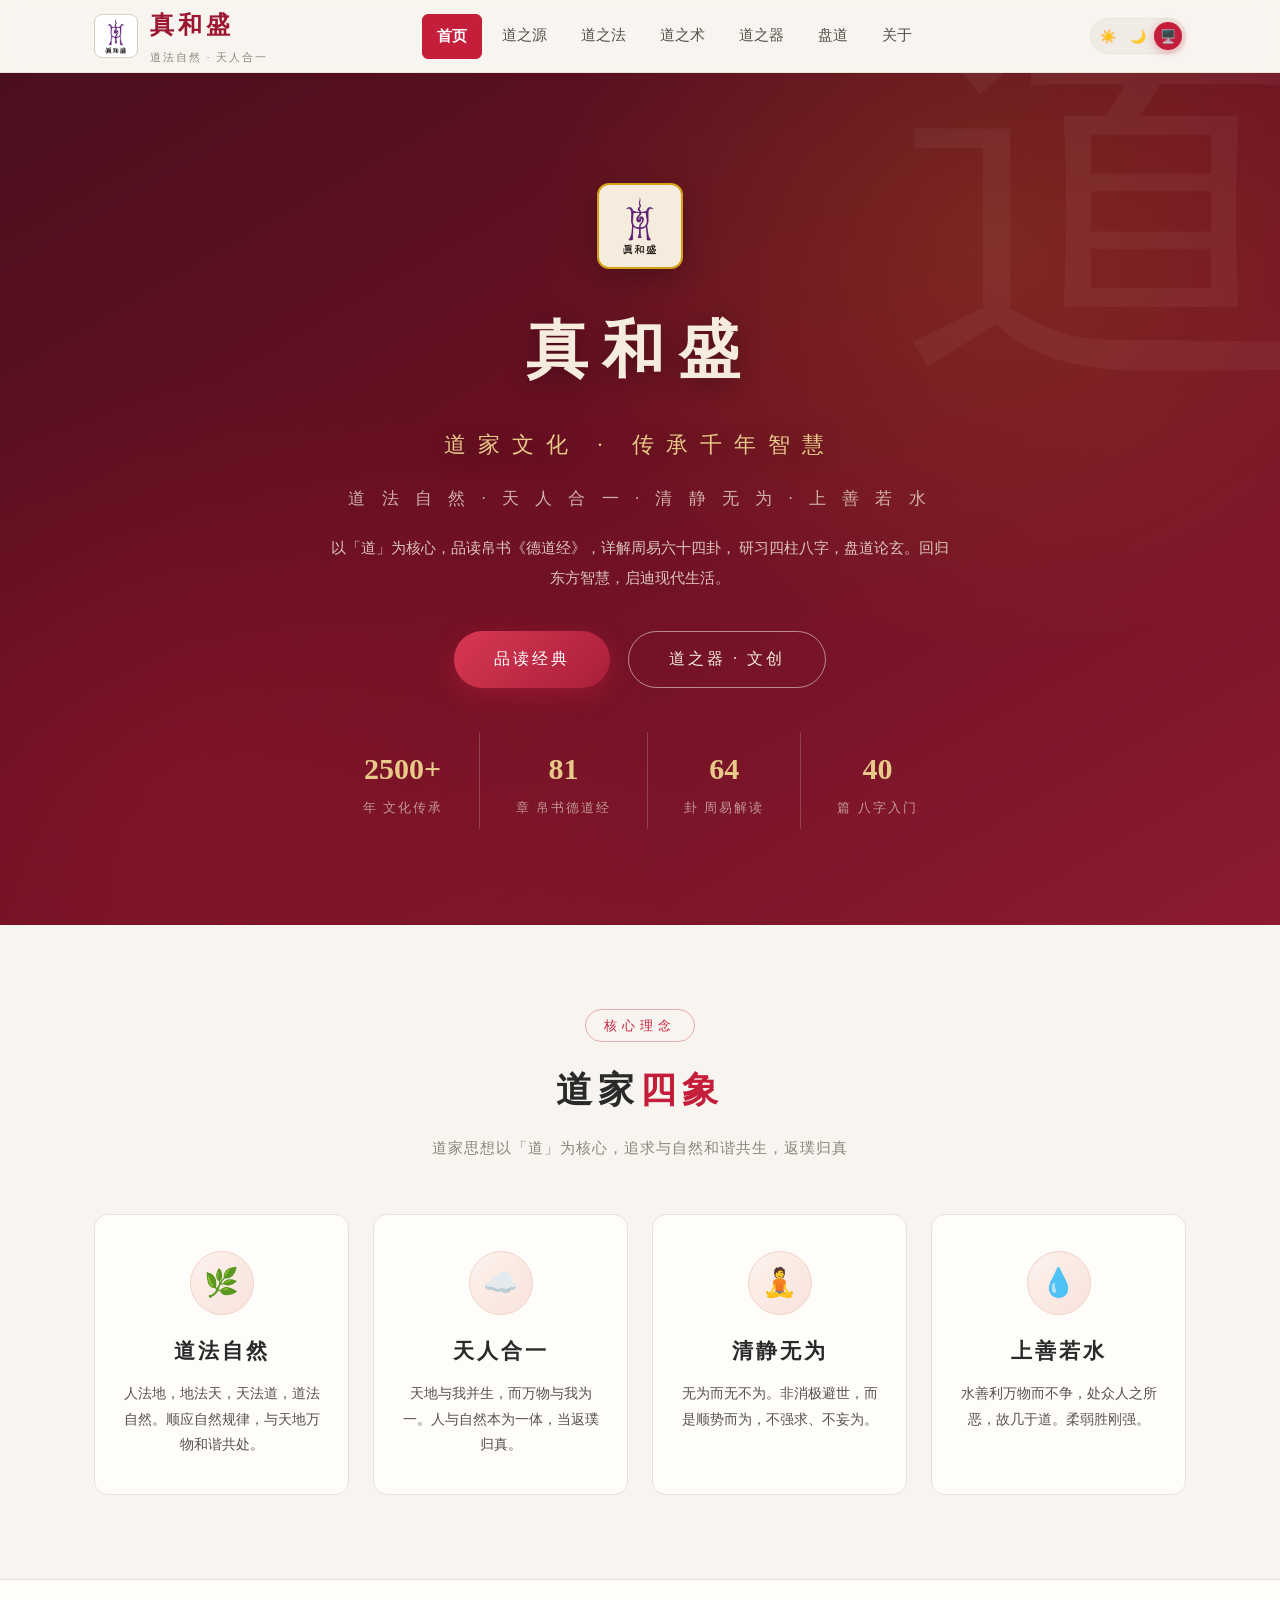
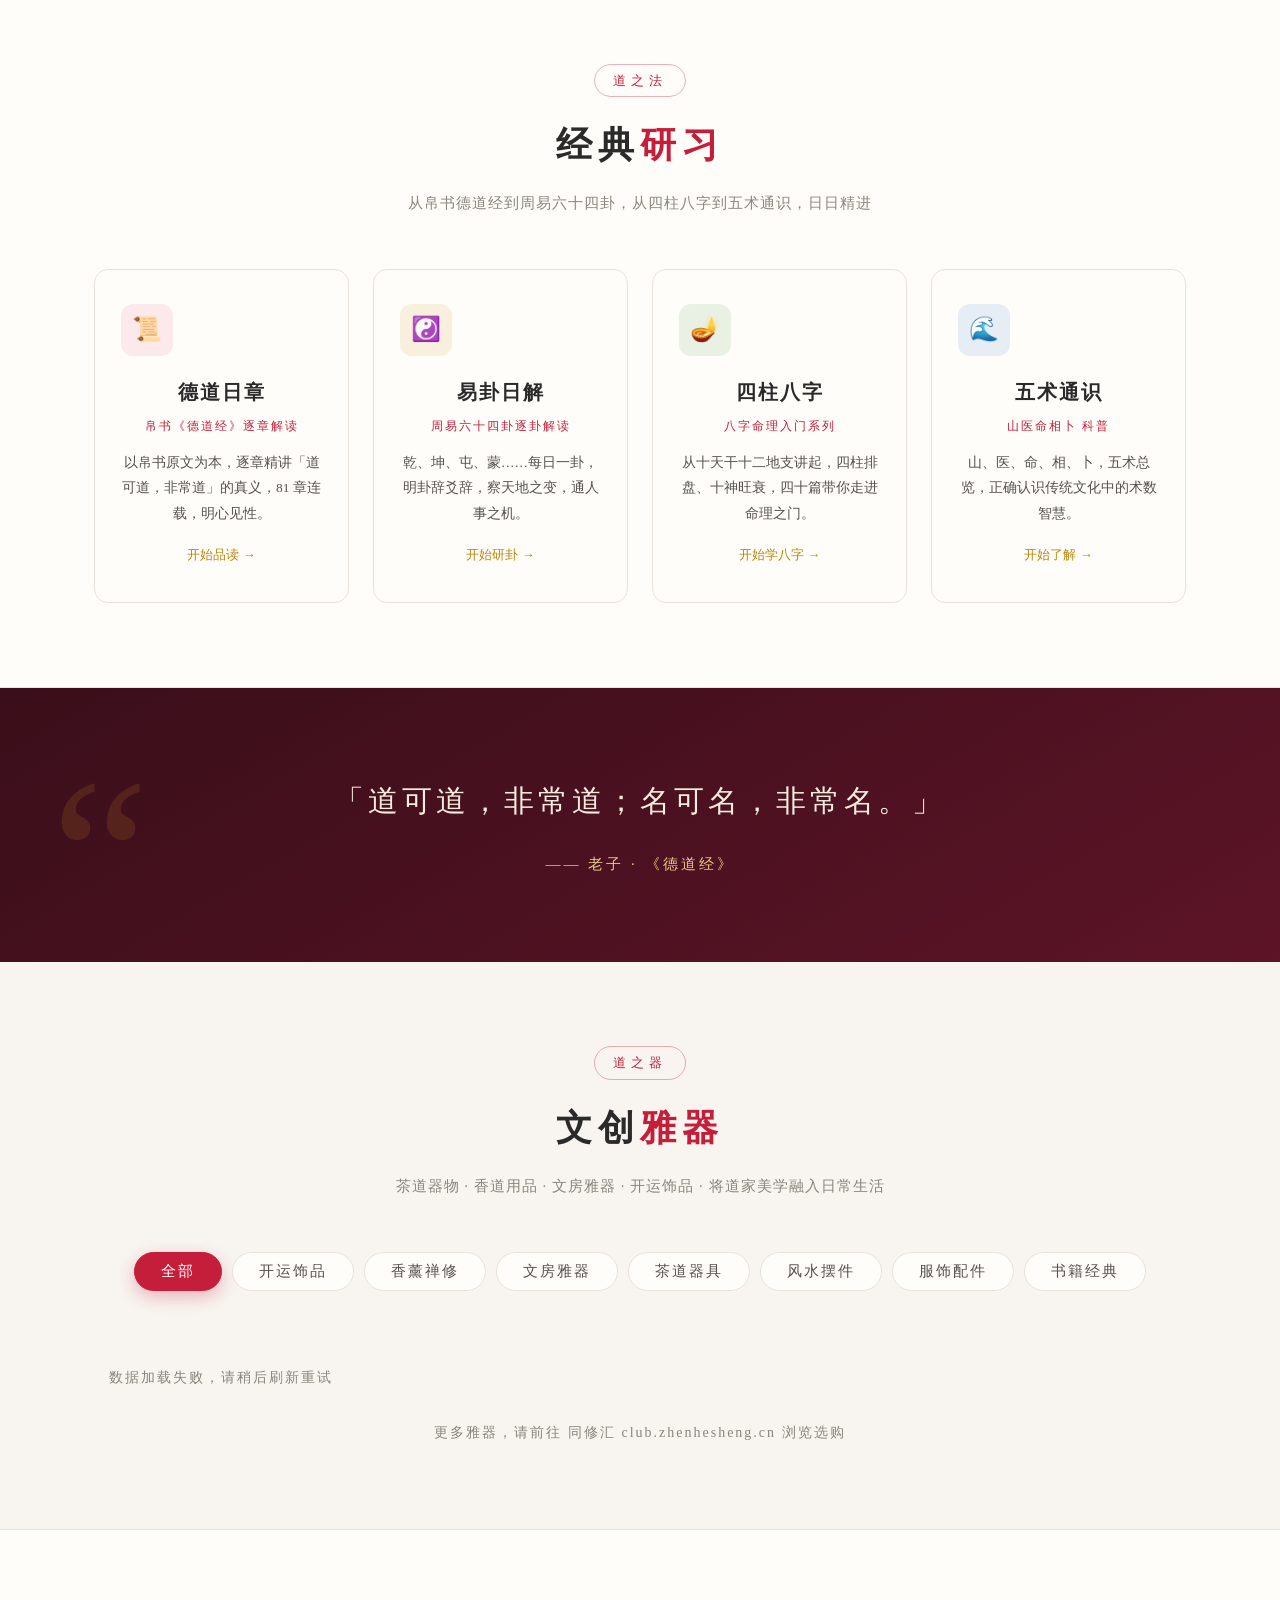
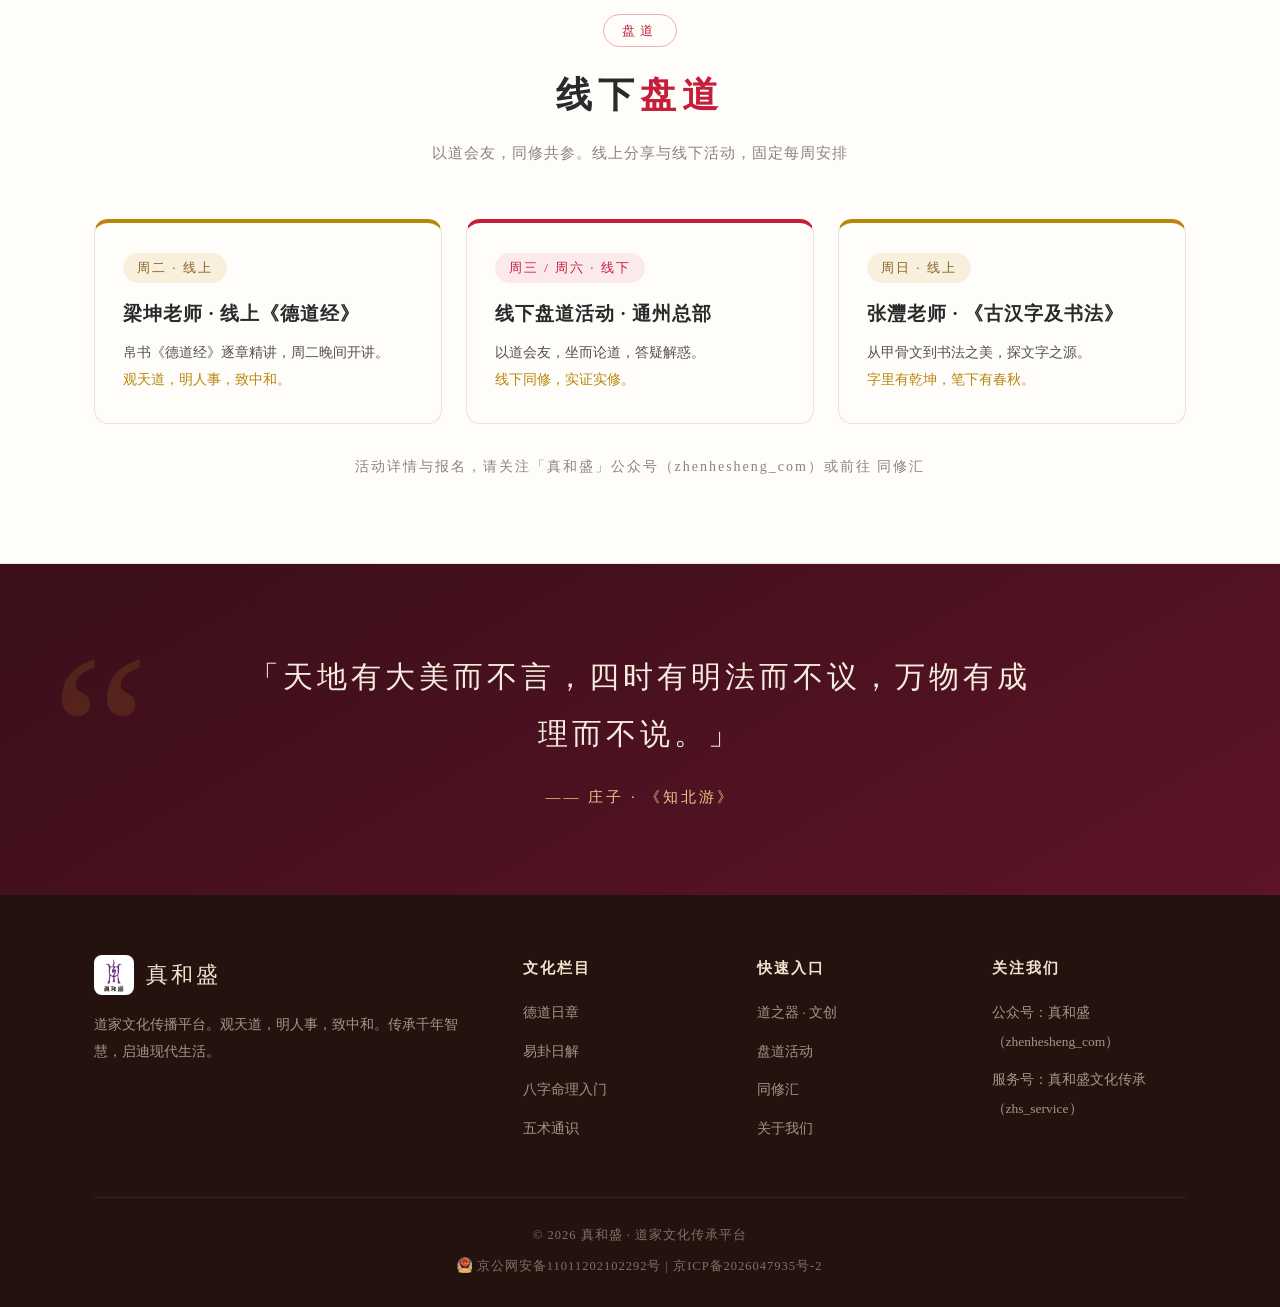
==== commit f8beaa21: "[v1.0.3] 备案号排版: 版权行上方, 公安(带图标)+ICP 同行并列且公安在前" ====
--- a/index.html
+++ b/index.html
@@ -363,7 +363,7 @@
         </div>
       </div>
       <div class="footer-bottom">
-        © 2026 真和盛 · 道家文化传承平台 &nbsp;|&nbsp; <a href="https://beian.miit.gov.cn/" target="_blank" rel="nofollow">京ICP备2026047935号-2</a><br><span class="beian-police"><a href="https://beian.mps.gov.cn/#/query/webSearch?code=11011202102292" target="_blank" rel="noreferrer"><img src="images/beian.png" alt="公安备案" class="beian-icon">京公网安备11011202102292号</a></span>
+        © 2026 真和盛 · 道家文化传承平台<br><span class="beian-row"><a href="https://beian.mps.gov.cn/#/query/webSearch?code=11011202102292" target="_blank" rel="noreferrer"><img src="images/beian.png" alt="公安备案" class="beian-icon">京公网安备11011202102292号</a><span class="beian-sep">&nbsp;|&nbsp;</span><a href="https://beian.miit.gov.cn/" target="_blank" rel="nofollow">京ICP备2026047935号-2</a></span>
       </div>
     </div>
   </footer>
--- a/css/style.css
+++ b/css/style.css
@@ -704,13 +704,18 @@
 .footer-bottom a:hover { color: #e8c98a; }
 
 .beian-police { display: inline-block; margin-top: 8px; }
-.beian-police .beian-icon {
+.beian-police .beian-icon,
+.beian-row .beian-icon {
   height: 16px;
   width: auto;
   vertical-align: -3px;
   margin-right: 5px;
   display: inline-block;
 }
+.beian-row { display: inline-block; margin-top: 8px; white-space: nowrap; }
+.beian-row a { color: #7d7266; font-size: inherit; text-decoration: none; }
+.beian-row a:hover { color: #e8c98a; }
+.beian-row .beian-sep { color: #7d7266; }
 
 /* ---------------- 内页 Hero ---------------- */
 .page-hero {
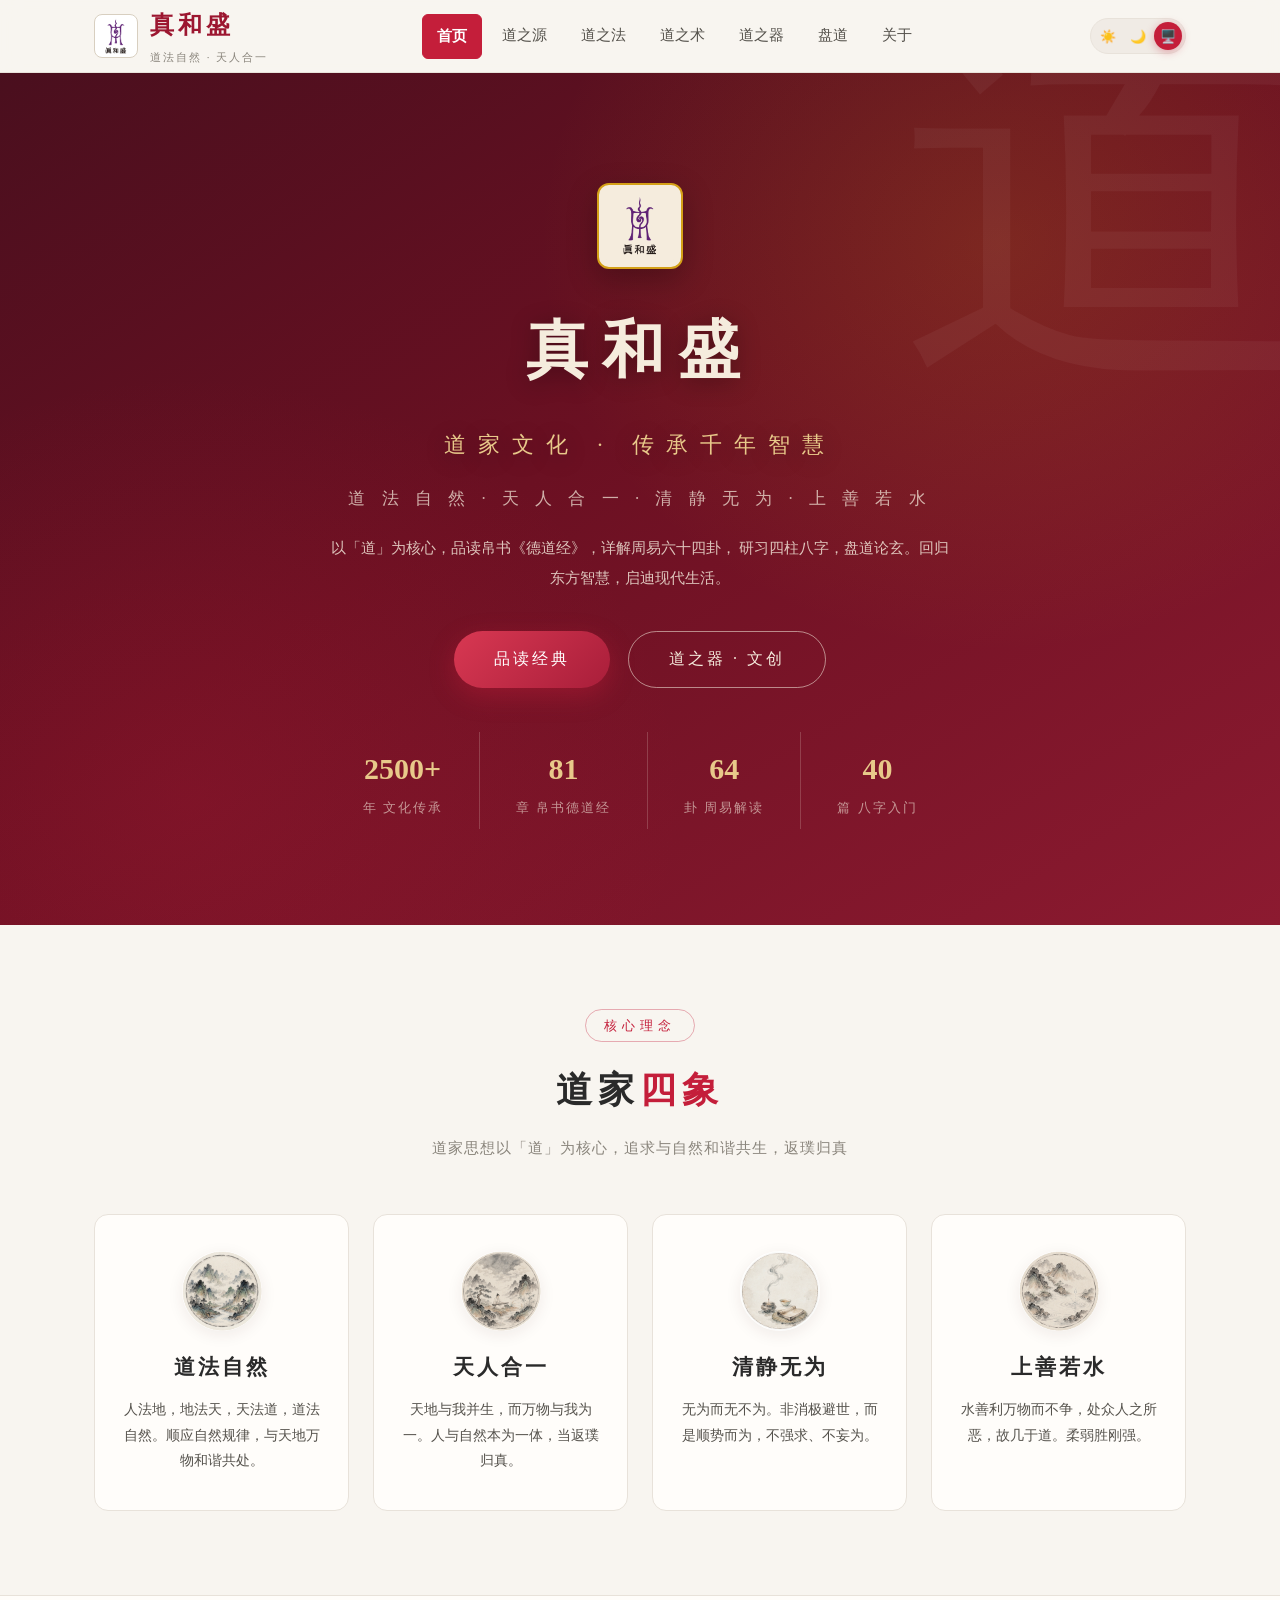
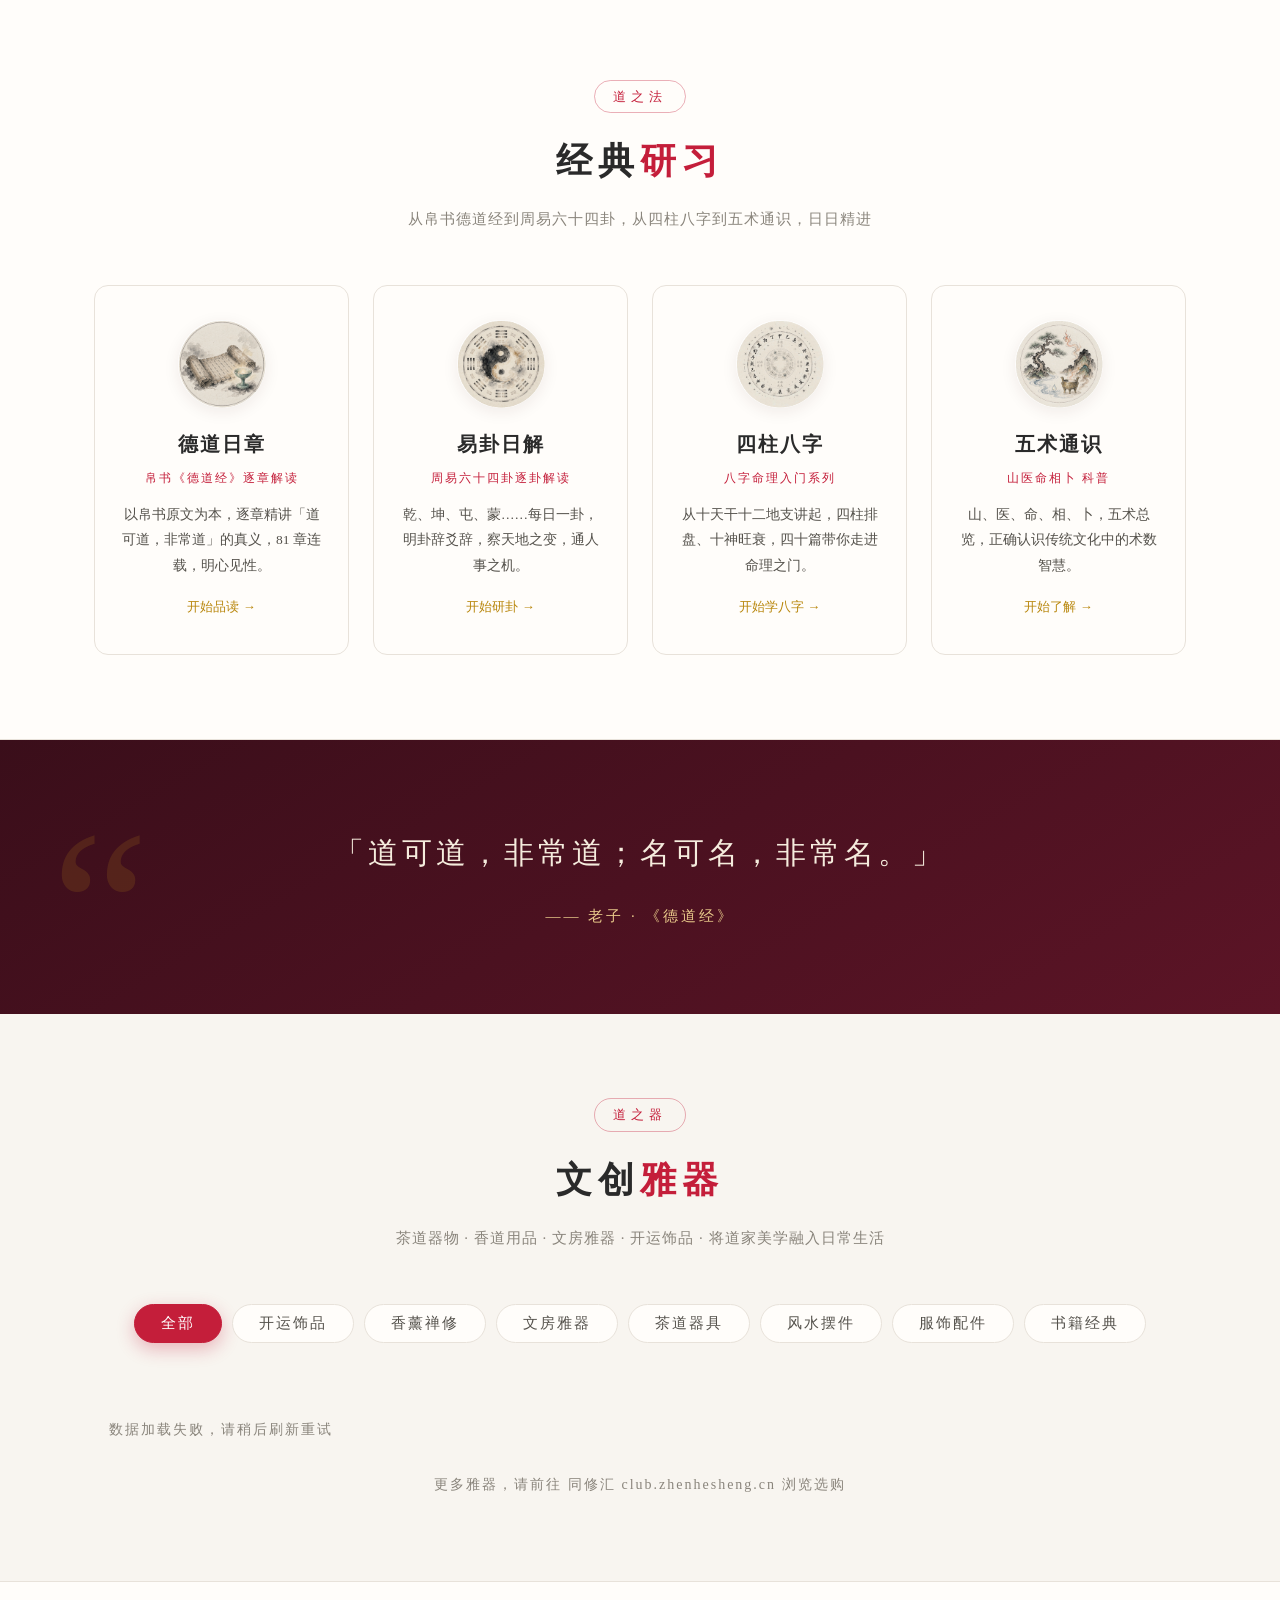
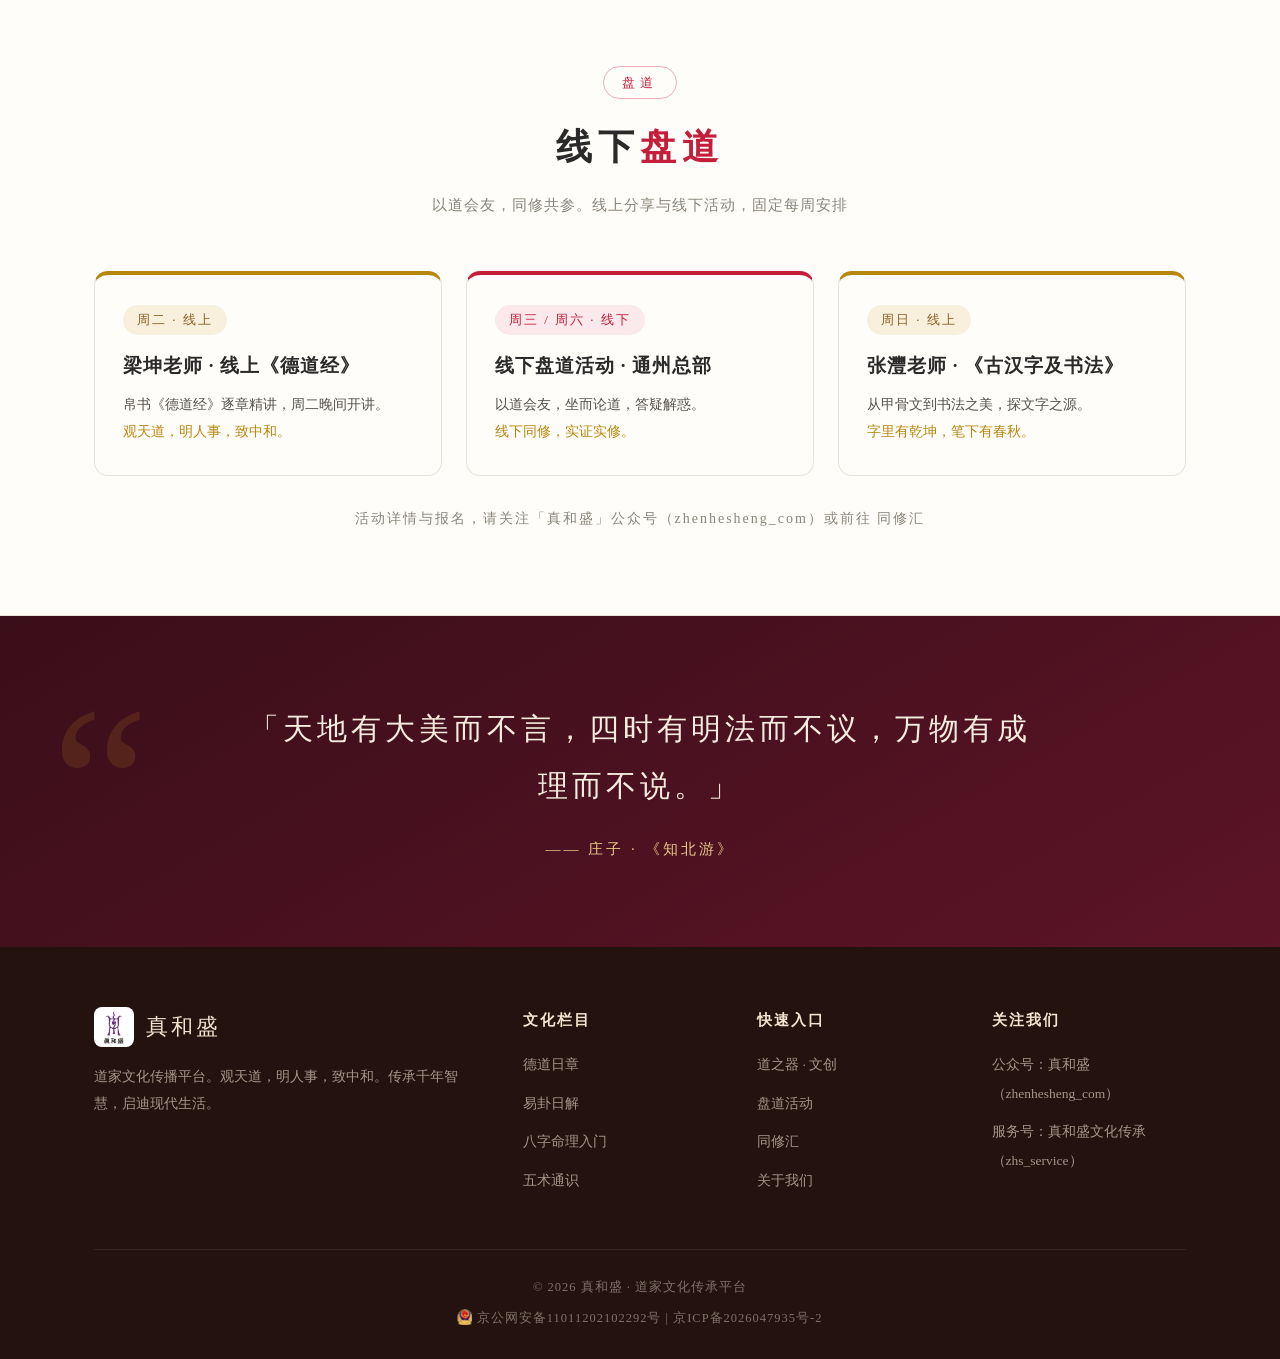
==== commit fe42d952: "[v1.0.6] 首页道家四象+经典研习: emoji换古风水墨印章图标并居中" ====
--- a/index.html
+++ b/index.html
@@ -73,22 +73,22 @@
       </div>
       <div class="philosophy-grid">
         <div class="ph-card">
-          <div class="ph-icon">🌿</div>
+          <img class="ph-img" src="images/feat/feat-ziran.png" alt="道法自然">
           <div class="ph-name">道法自然</div>
           <p class="ph-text">人法地，地法天，天法道，道法自然。顺应自然规律，与天地万物和谐共处。</p>
         </div>
         <div class="ph-card">
-          <div class="ph-icon">☁️</div>
+          <img class="ph-img" src="images/feat/feat-tianren.png" alt="天人合一">
           <div class="ph-name">天人合一</div>
           <p class="ph-text">天地与我并生，而万物与我为一。人与自然本为一体，当返璞归真。</p>
         </div>
         <div class="ph-card">
-          <div class="ph-icon">🧘</div>
+          <img class="ph-img" src="images/feat/feat-qingjing.png" alt="清静无为">
           <div class="ph-name">清静无为</div>
           <p class="ph-text">无为而无不为。非消极避世，而是顺势而为，不强求、不妄为。</p>
         </div>
         <div class="ph-card">
-          <div class="ph-icon">💧</div>
+          <img class="ph-img" src="images/feat/feat-ruoshui.png" alt="上善若水">
           <div class="ph-name">上善若水</div>
           <p class="ph-text">水善利万物而不争，处众人之所恶，故几于道。柔弱胜刚强。</p>
         </div>
@@ -106,28 +106,28 @@
       </div>
       <div class="feat-grid">
         <a class="feat-card" href="classics.html">
-          <div class="feat-icon i1">📜</div>
+          <img class="feat-img i1" src="images/feat/feat-jingwen.png" alt="德道日章">
           <div class="feat-name">德道日章</div>
           <div class="feat-tag">帛书《德道经》逐章解读</div>
           <p class="feat-text">以帛书原文为本，逐章精讲「道可道，非常道」的真义，81 章连载，明心见性。</p>
           <span class="feat-more">开始品读 →</span>
         </a>
         <a class="feat-card" href="classics.html#yigua">
-          <div class="feat-icon i2">☯️</div>
+          <img class="feat-img i2" src="images/feat/feat-zhouyi.png" alt="易卦日解">
           <div class="feat-name">易卦日解</div>
           <div class="feat-tag">周易六十四卦逐卦解读</div>
           <p class="feat-text">乾、坤、屯、蒙……每日一卦，明卦辞爻辞，察天地之变，通人事之机。</p>
           <span class="feat-more">开始研卦 →</span>
         </a>
         <a class="feat-card" href="classics.html#bazi">
-          <div class="feat-icon i3">🪔</div>
+          <img class="feat-img i3" src="images/feat/feat-mingpan.png" alt="四柱八字">
           <div class="feat-name">四柱八字</div>
           <div class="feat-tag">八字命理入门系列</div>
           <p class="feat-text">从十天干十二地支讲起，四柱排盘、十神旺衰，四十篇带你走进命理之门。</p>
           <span class="feat-more">开始学八字 →</span>
         </a>
         <a class="feat-card" href="practice.html">
-          <div class="feat-icon i4">🌊</div>
+          <img class="feat-img i4" src="images/feat/feat-wuxing.png" alt="五术通识">
           <div class="feat-name">五术通识</div>
           <div class="feat-tag">山医命相卜 科普</div>
           <p class="feat-text">山、医、命、相、卜，五术总览，正确认识传统文化中的术数智慧。</p>
@@ -369,6 +369,6 @@
   </footer>
 
   <script src="js/main.js"></script>
-  <script src="js/data-sync.js?v=20260821"></script>
+  <script src="js/data-sync.js?v=20260907"></script>
 </body>
 </html>
--- a/css/style.css
+++ b/css/style.css
@@ -370,6 +370,10 @@
 /* ---------------- 栏目卡 ---------------- */
 .feat-grid { display: grid; grid-template-columns: repeat(4, 1fr); gap: 24px; }
 
+/* 道之术 五术通识: 3列x2行, 卡片水平居中 */
+.feat-grid-5shu { grid-template-columns: repeat(3, 1fr); justify-items: center; }
+.feat-grid-5shu .feat-card { width: 100%; max-width: 340px; }
+
 .feat-card {
   background: var(--card);
   border: 1px solid var(--line);
@@ -393,6 +397,30 @@
 .feat-icon.i2 { background: #f8efdd; }
 .feat-icon.i3 { background: #e9f0e4; }
 .feat-icon.i4 { background: #e7edf5; }
+
+/* 古风印章图标 (道之术 五术卡片 / 首页经典研习) */
+.feat-img {
+  width: 88px;
+  height: 88px;
+  object-fit: cover;
+  border-radius: 50%;
+  display: block;
+  margin: 0 auto 18px;
+  background: #fff;
+  box-shadow: 0 4px 16px rgba(60, 30, 20, .08);
+}
+
+/* 古风印章图标 (首页 道家四象) */
+.ph-img {
+  width: 80px;
+  height: 80px;
+  object-fit: cover;
+  border-radius: 50%;
+  display: block;
+  margin: 0 auto 18px;
+  background: #fff;
+  box-shadow: 0 4px 16px rgba(60, 30, 20, .08);
+}
 
 .feat-qr {
   width: 108px; height: 108px;
@@ -801,7 +829,7 @@
 
 /* ---------------- 响应式 ---------------- */
 @media (max-width: 960px) {
-  .philosophy-grid, .feat-grid { grid-template-columns: repeat(2, 1fr); }
+  .philosophy-grid, .feat-grid, .feat-grid-5shu { grid-template-columns: repeat(2, 1fr); }
   .shop-grid { grid-template-columns: repeat(2, 1fr); }
   .schedule-grid { grid-template-columns: 1fr; }
   .footer-grid { grid-template-columns: 1fr 1fr; }
@@ -831,7 +859,7 @@
   .section { padding: 60px 0; }
   .section-title { font-size: 28px; letter-spacing: 4px; }
   .quote-text { font-size: 22px; }
-  .philosophy-grid, .feat-grid, .shop-grid { grid-template-columns: 1fr; }
+  .philosophy-grid, .feat-grid, .feat-grid-5shu, .shop-grid { grid-template-columns: 1fr; }
   .about-cards { grid-template-columns: 1fr; }
   .footer-grid { grid-template-columns: 1fr; gap: 28px; }
   .pandao-banner { padding: 34px 26px; }
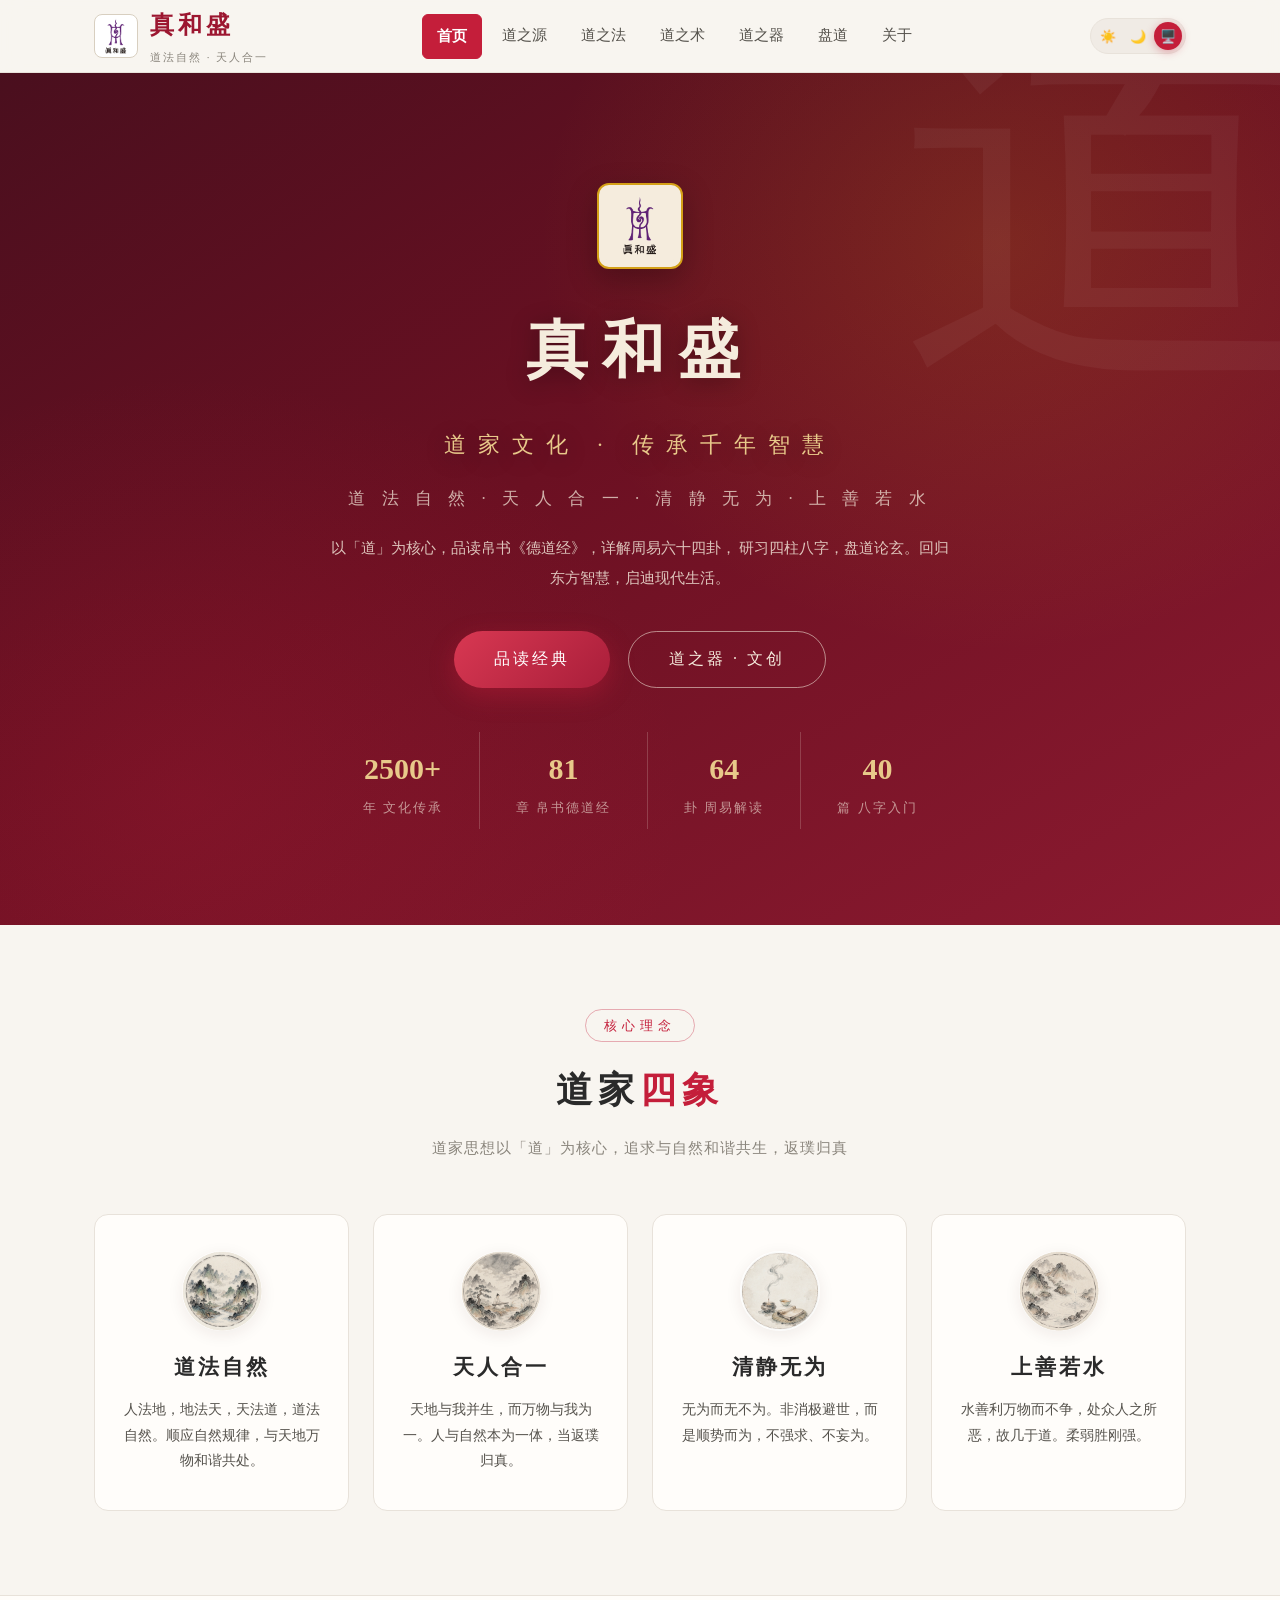
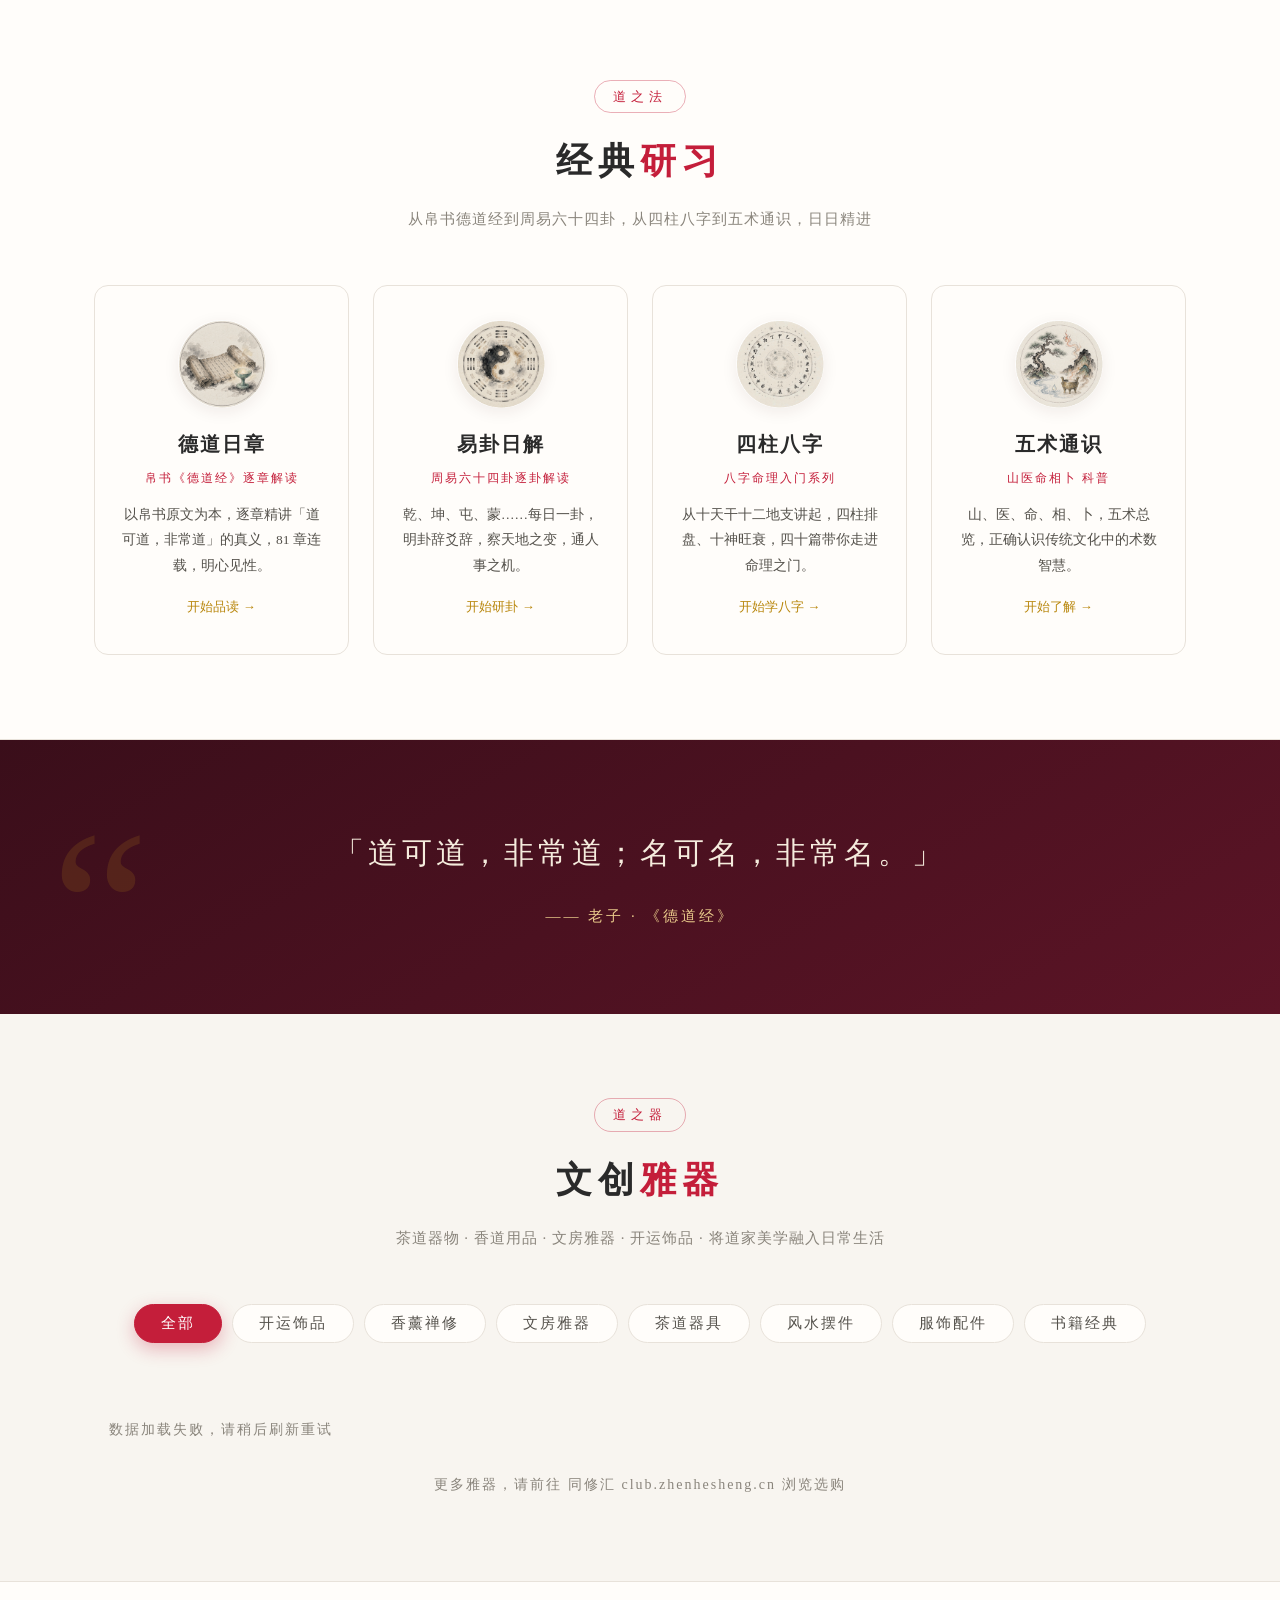
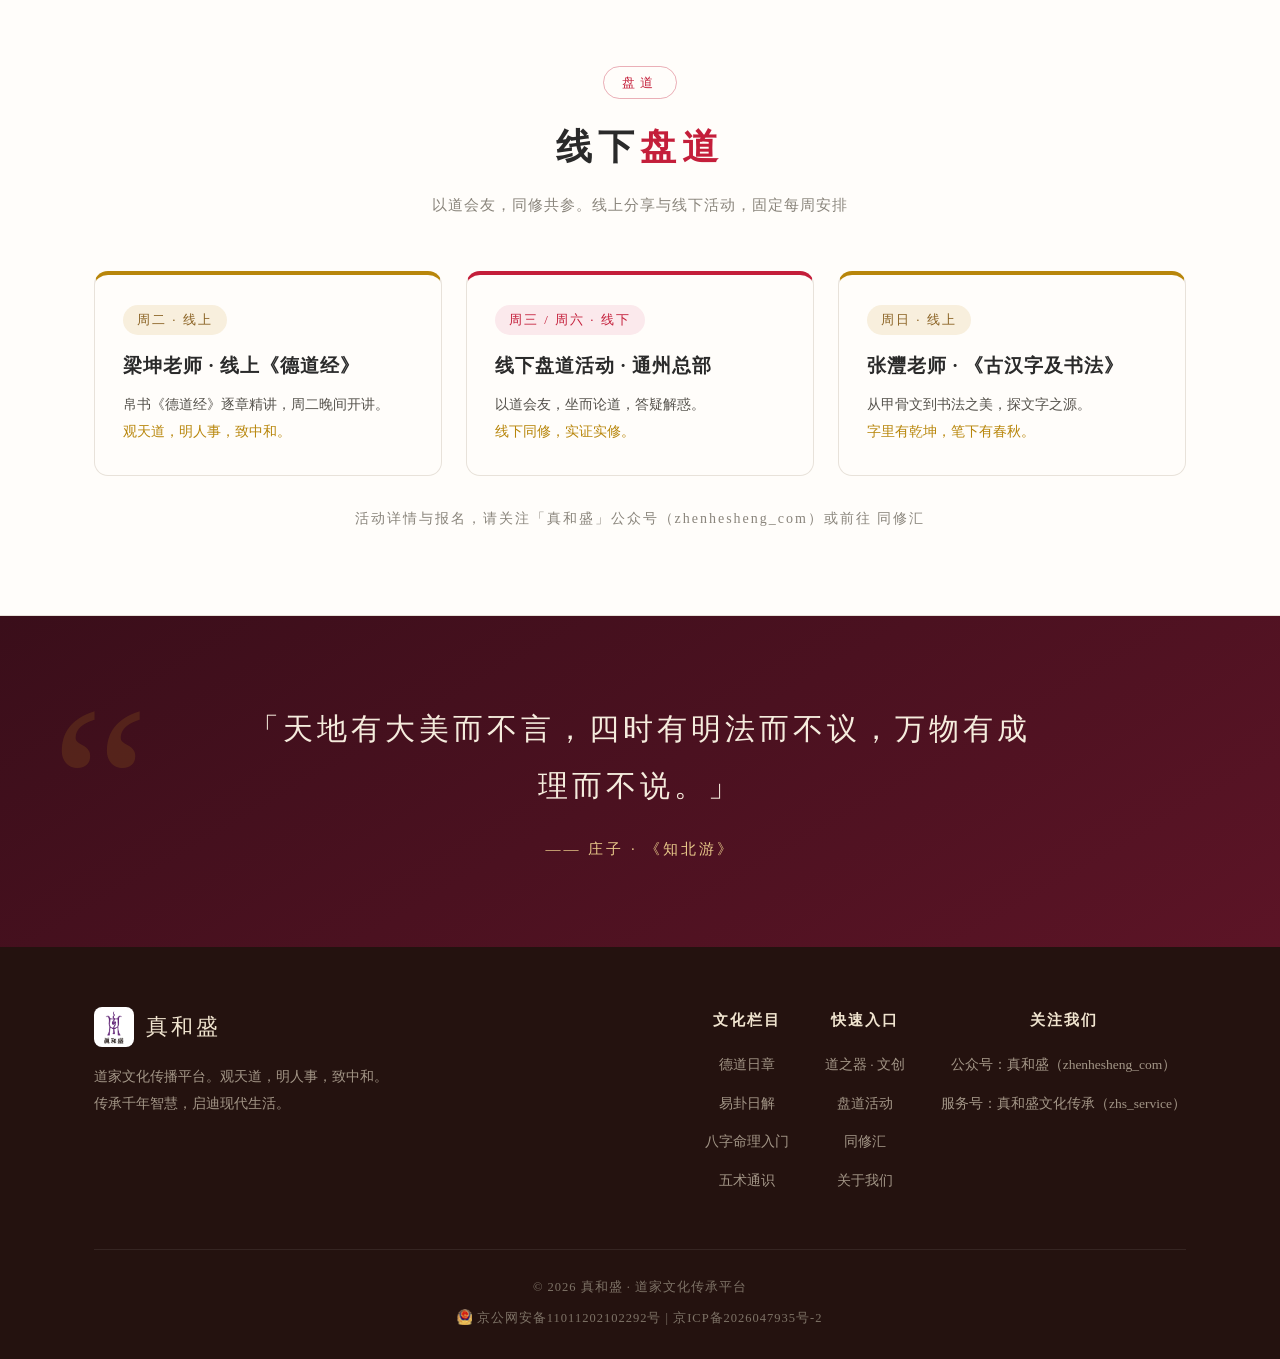
==== commit dbf8f40e: "[v1.1.1] 页脚: 简介文案两行显示+右侧三组链接列自适应宽度并居中; download页APK版本升至v1.12.29" ====
--- a/index.html
+++ b/index.html
@@ -6,7 +6,7 @@
   <title>真和盛 | 道家文化传承</title>
   <meta name="description" content="真和盛道家文化传播平台，探索道法自然、天人合一的东方智慧。德道日章、易卦日解、四柱八字、道之器文创，传承千年智慧，启迪现代生活。">
   <link rel="icon" href="images/logo.png" type="image/png">
-  <link rel="stylesheet" href="css/style.css">
+  <link rel="stylesheet" href="css/style.css?v=20260908">
 </head>
 <body>
 
@@ -119,7 +119,7 @@
           <p class="feat-text">乾、坤、屯、蒙……每日一卦，明卦辞爻辞，察天地之变，通人事之机。</p>
           <span class="feat-more">开始研卦 →</span>
         </a>
-        <a class="feat-card" href="classics.html#bazi">
+        <a class="feat-card" href="practice.html#bazi">
           <img class="feat-img i3" src="images/feat/feat-mingpan.png" alt="四柱八字">
           <div class="feat-name">四柱八字</div>
           <div class="feat-tag">八字命理入门系列</div>
@@ -334,7 +334,7 @@
             <img src="images/logo.png" alt="真和盛">
             <span>真和盛</span>
           </div>
-          <p>道家文化传播平台。观天道，明人事，致中和。传承千年智慧，启迪现代生活。</p>
+          <p>道家文化传播平台。观天道，明人事，致中和。<br>传承千年智慧，启迪现代生活。</p>
         </div>
         <div>
           <h4>文化栏目</h4>
--- a/css/style.css
+++ b/css/style.css
@@ -370,6 +370,10 @@
 /* ---------------- 栏目卡 ---------------- */
 .feat-grid { display: grid; grid-template-columns: repeat(4, 1fr); gap: 24px; }
 
+/* 同修三约（盘道页）：三卡居中 */
+.vow-grid { display: flex; flex-wrap: wrap; justify-content: center; gap: 24px; }
+.vow-grid .ph-card { flex: 0 1 300px; max-width: 320px; }
+
 /* 道之术 五术通识: 3列x2行, 卡片水平居中 */
 .feat-grid-5shu { grid-template-columns: repeat(3, 1fr); justify-items: center; }
 .feat-grid-5shu .feat-card { width: 100%; max-width: 340px; }
@@ -635,12 +639,16 @@
 .tl-item {
   position: relative;
   width: 50%;
-  padding: 0 44px 44px;
+  padding: 0 34px 18px;
 }
 
 .tl-item:nth-child(odd) { left: 0; text-align: right; }
 .tl-item:nth-child(even) { left: 50%; text-align: left; }
 .tl-item:last-child { padding-bottom: 8px; }
+
+/* 交错咬合：下一张卡片的上边，对齐上一张卡片「距底部 1/3 高度」处
+   卡高 244 + 下内边距 18 - 244/3(≈81) ≈ 99px 上移量 */
+.tl-item + .tl-item { margin-top: -99px; }
 
 .tl-dot {
   position: absolute;
@@ -661,7 +669,7 @@
   background: var(--card);
   border: 1px solid var(--line);
   border-radius: 14px;
-  padding: 24px 26px;
+  padding: 18px 22px 16px;
   transition: all .3s;
   display: block;
   text-align: left;
@@ -670,9 +678,19 @@
 
 .tl-card:hover { transform: translateY(-4px); box-shadow: 0 14px 36px rgba(60, 30, 20, .1); border-color: #dfd3c0; }
 
-.tl-icon { font-size: 26px; line-height: 1; }
-
-.tl-title { font-size: 18px; font-weight: 700; font-family: var(--kai); color: var(--ink); margin-top: 10px; letter-spacing: 1px; }
+/* 古风印章图标（传承脉络各时期） */
+.tl-img {
+  width: 62px;
+  height: 62px;
+  object-fit: cover;
+  border-radius: 50%;
+  display: block;
+  margin: 0 auto 10px;
+  background: #fff;
+  box-shadow: 0 3px 12px rgba(60, 30, 20, .08);
+}
+
+.tl-title { font-size: 17px; font-weight: 700; font-family: var(--kai); color: var(--ink); margin-top: 2px; letter-spacing: 1px; }
 
 .tl-period {
   display: inline-block;
@@ -681,12 +699,12 @@
   background: #fbe9ec;
   padding: 2px 12px;
   border-radius: 999px;
-  margin: 8px 0 4px;
+  margin: 6px 0 3px;
   letter-spacing: 1px;
 }
 
-.tl-year { font-size: 13px; color: var(--gold); font-weight: 600; margin-bottom: 6px; }
-.tl-desc { font-size: 13.5px; color: var(--ink-soft); line-height: 1.9; }
+.tl-year { font-size: 12.5px; color: var(--gold); font-weight: 600; margin-bottom: 4px; }
+.tl-desc { font-size: 13px; color: var(--ink-soft); line-height: 1.7; }
 
 /* ---------------- 页脚 ---------------- */
 .footer {
@@ -698,11 +716,15 @@
 
 .footer-grid {
   display: grid;
-  grid-template-columns: 2fr 1fr 1fr 1fr;
-  gap: 40px;
+  grid-template-columns: minmax(0, 2fr) repeat(3, auto);
+  gap: 36px;
+  align-items: start;
   padding-bottom: 44px;
   border-bottom: 1px solid rgba(255, 255, 255, .08);
 }
+
+/* 右侧三组链接列：宽度随内容自适应，列内文字左右居中 */
+.footer-grid > div:not(:first-child) { text-align: center; }
 
 .footer-brand { display: flex; align-items: center; gap: 12px; margin-bottom: 16px; }
 .footer-brand img { width: 40px; height: 40px; border-radius: 8px; object-fit: contain; background: #fff; }
@@ -866,6 +888,7 @@
   .article-row { flex-wrap: wrap; }
   .article-meta { margin-left: 74px; }
   .timeline::before { left: 10px; }
-  .tl-item, .tl-item:nth-child(odd), .tl-item:nth-child(even) { width: 100%; left: 0; text-align: left; padding: 0 0 32px 40px; }
+  .tl-item, .tl-item:nth-child(odd), .tl-item:nth-child(even) { width: 100%; left: 0; text-align: left; padding: 0 0 18px 40px; }
+  .tl-item + .tl-item { margin-top: 0; }
   .tl-dot, .tl-item:nth-child(odd) .tl-dot, .tl-item:nth-child(even) .tl-dot { left: 2px; right: auto; }
 }
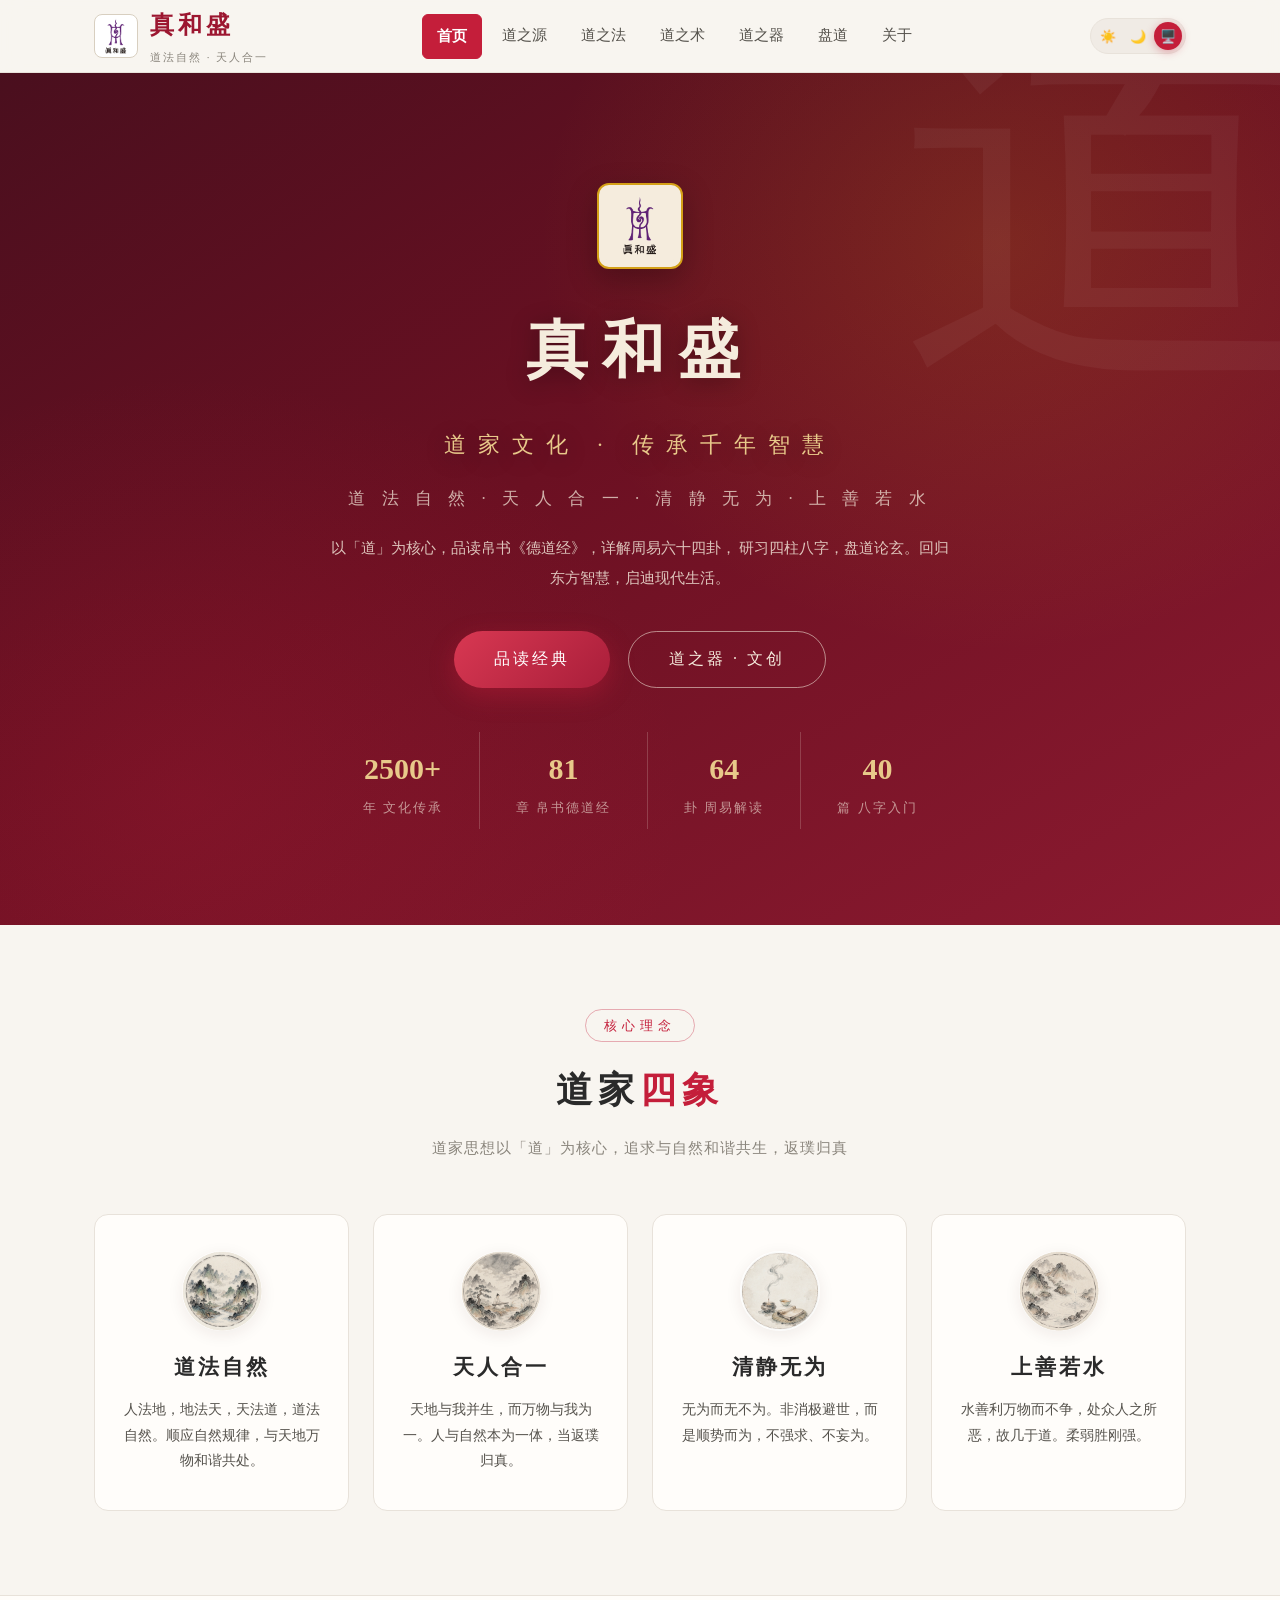
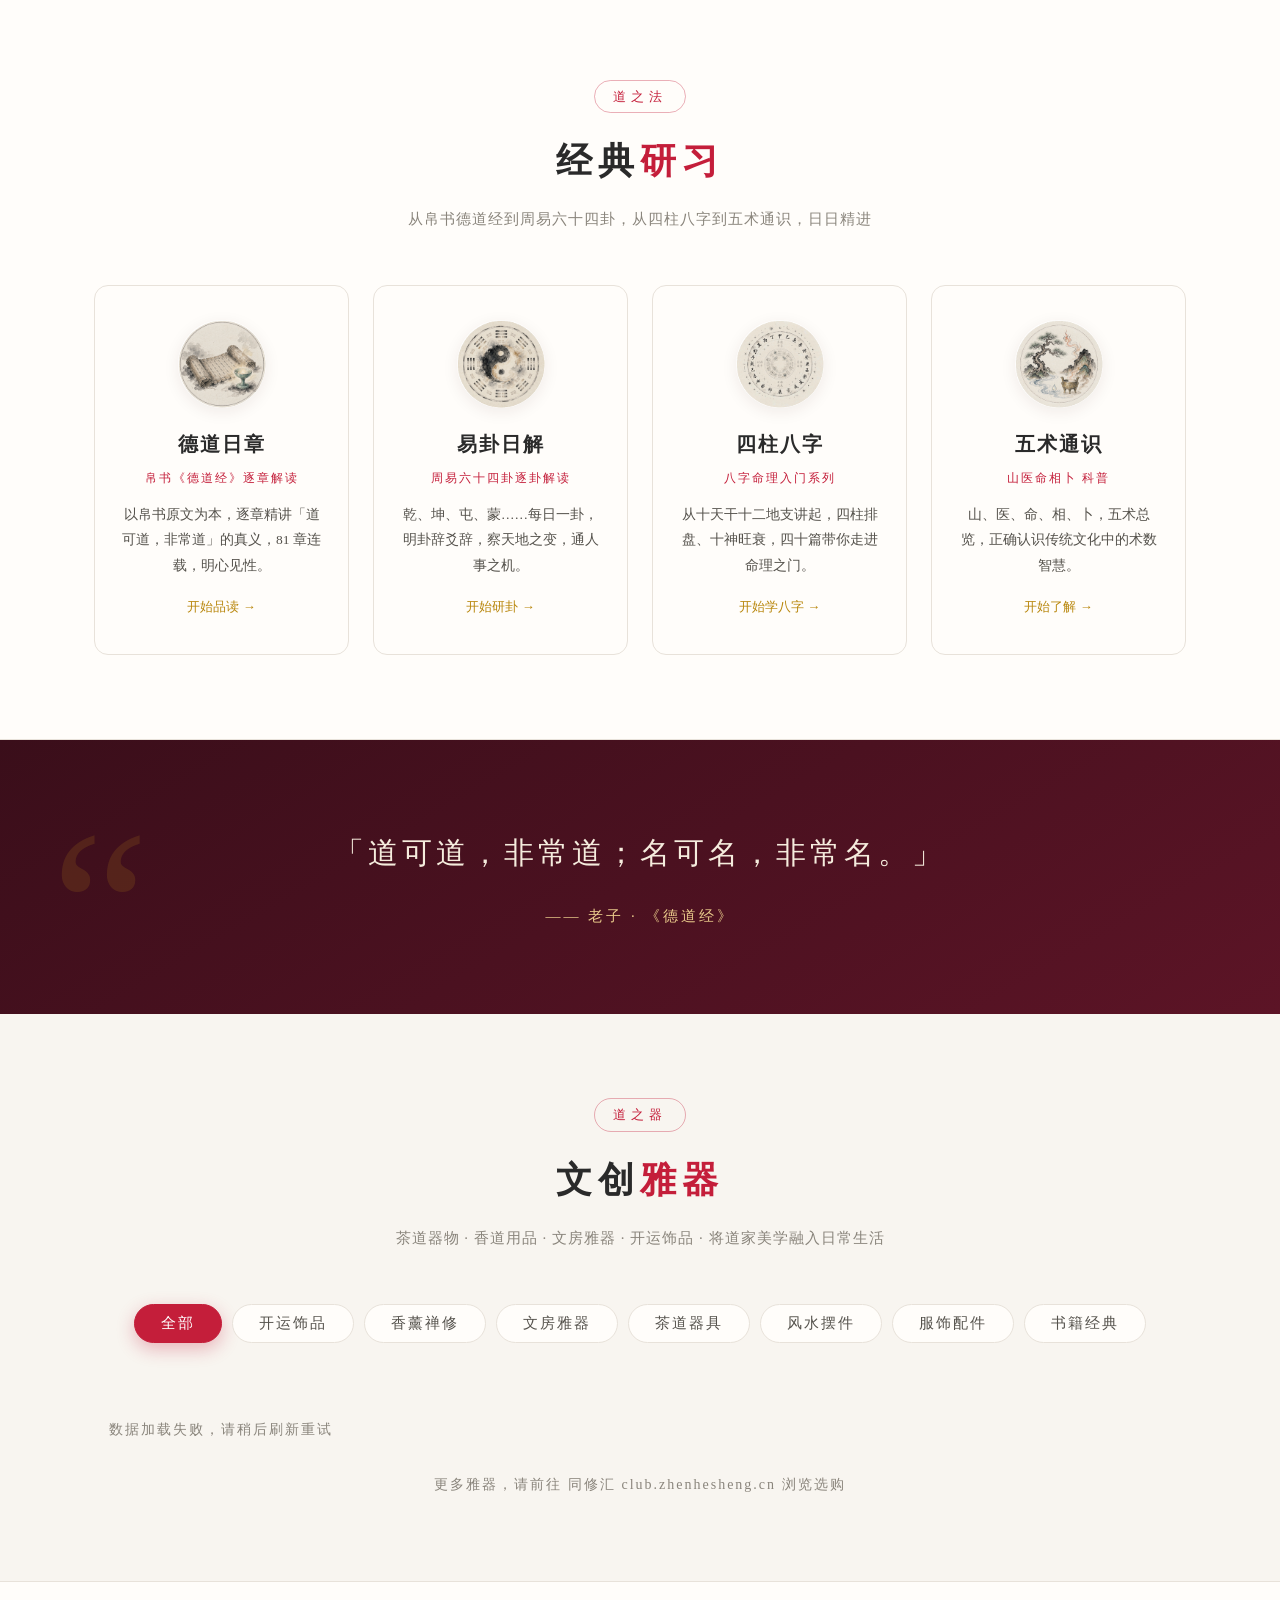
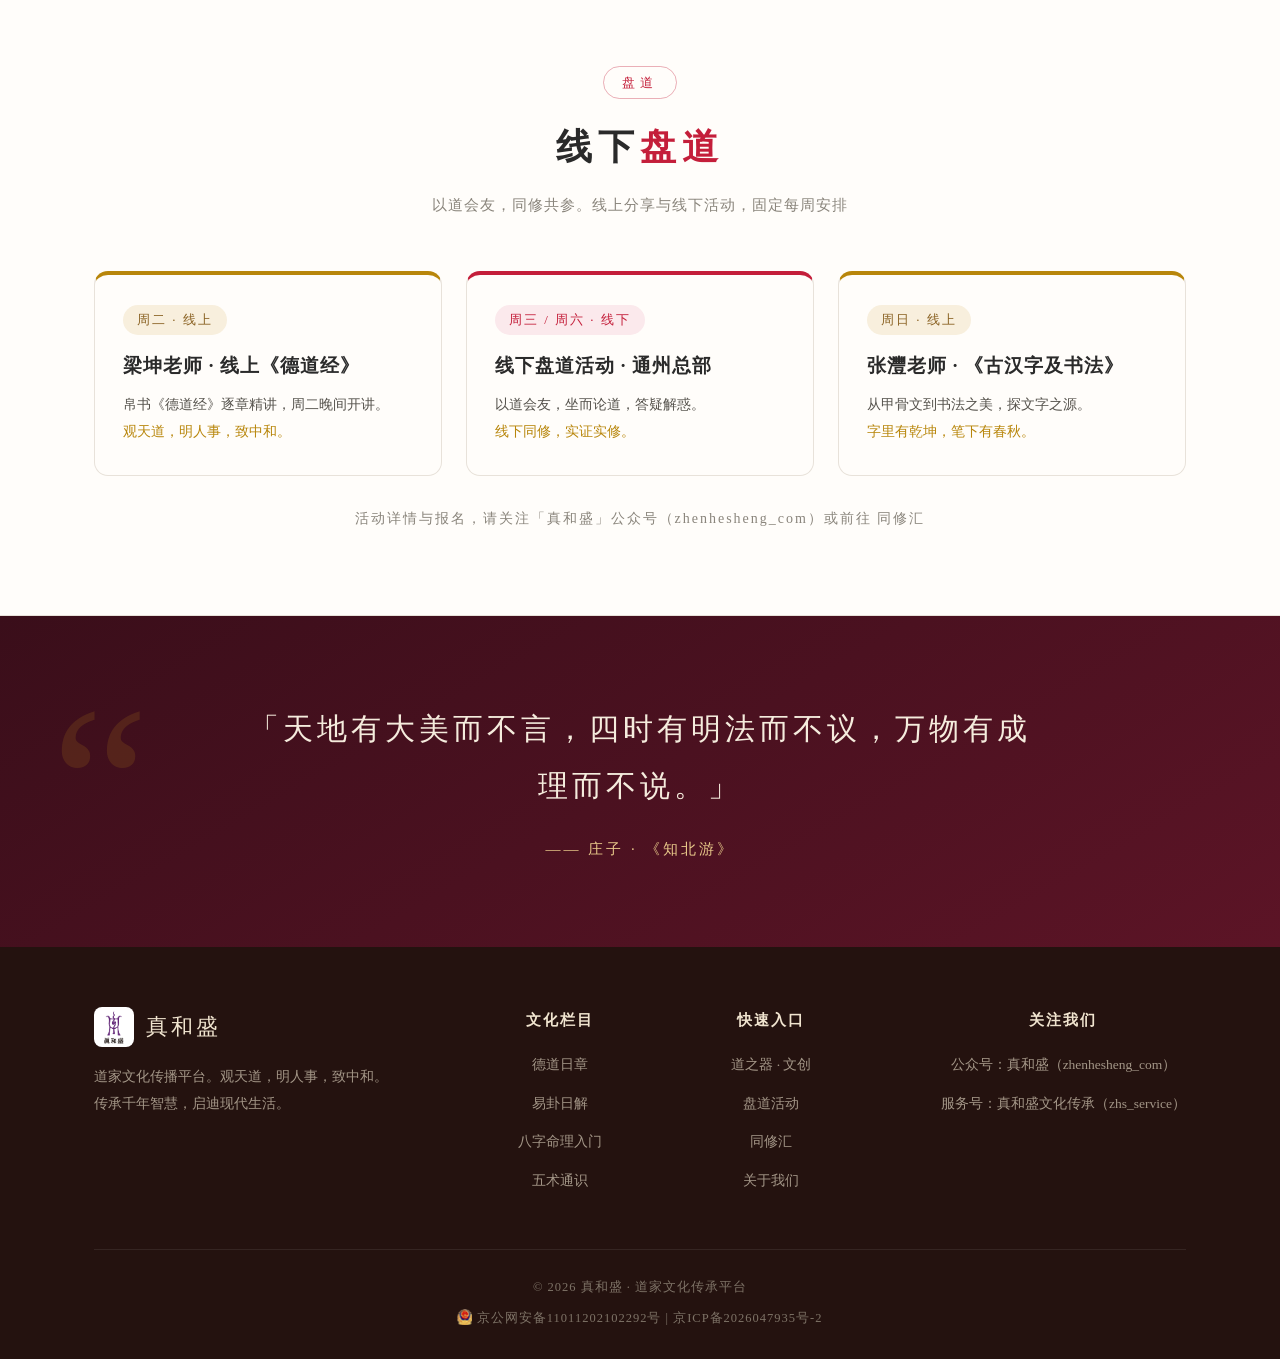
==== commit 4a91afac: "[v1.1.8] 更新网站 favicon 为新 logo（去白底透明版 + iOS 白底图标），写入全部 8 个页面" ====
--- a/index.html
+++ b/index.html
@@ -5,7 +5,10 @@
   <meta name="viewport" content="width=device-width, initial-scale=1.0">
   <title>真和盛 | 道家文化传承</title>
   <meta name="description" content="真和盛道家文化传播平台，探索道法自然、天人合一的东方智慧。德道日章、易卦日解、四柱八字、道之器文创，传承千年智慧，启迪现代生活。">
-  <link rel="icon" href="images/logo.png" type="image/png">
+  <link rel="icon" href="images/favicon.ico" sizes="any">
+  <link rel="icon" type="image/png" sizes="32x32" href="images/favicon-32x32.png">
+  <link rel="icon" type="image/png" sizes="16x16" href="images/favicon-16x16.png">
+  <link rel="apple-touch-icon" href="images/apple-touch-icon.png">
   <link rel="stylesheet" href="css/style.css?v=20260908">
 </head>
 <body>
--- a/css/style.css
+++ b/css/style.css
@@ -616,6 +616,97 @@
 .sch-meta { font-size: 13.5px; color: var(--ink-soft); line-height: 2; }
 .sch-meta .tag { color: var(--gold); }
 
+/* ---- 盘道页动态卡片: 顶部封面图 + 内容区 (仅作用于 [data-dynamic], 不影响首页静态卡片) ---- */
+.schedule-grid[data-dynamic] .schedule-card {
+  padding: 0;
+  overflow: hidden;
+  display: flex;
+  flex-direction: column;
+}
+
+.schedule-grid[data-dynamic] .sch-cover {
+  width: 100%;
+  aspect-ratio: 16 / 10;
+  object-fit: cover;
+  display: block;
+  background: #f3e8d4;
+}
+
+.schedule-grid[data-dynamic] .sch-body {
+  padding: 26px 26px 28px;
+  display: flex;
+  flex-direction: column;
+  flex: 1;
+}
+
+.schedule-grid[data-dynamic] .sch-body .sch-meta { margin-top: auto; }
+
+/* ---- 盘道轮播图 (同步同修汇盘道动态轮播: 屏内并排 2 张, 逐张左滑) ---- */
+.pandao-gallery {
+  position: relative;
+  margin-top: 38px;
+}
+
+.pandao-gallery[hidden] { display: none; }
+
+.pd-gallery-viewport {
+  overflow: hidden;
+  border-radius: 16px;
+}
+
+.pd-gallery-track {
+  display: flex;
+  gap: var(--pd-gap, 12px);
+  transition: transform .6s cubic-bezier(.4, .2, .2, 1);
+  will-change: transform;
+}
+
+/* 未开启轮播(不足 3 张)时不做过渡 */
+.pd-gallery-track.single .pd-gallery-item { flex-basis: 100%; }
+
+.pd-gallery-item {
+  flex: 0 0 calc((100% - var(--pd-gap, 12px)) / 2);
+  aspect-ratio: 16 / 9;
+  border-radius: 14px;
+  overflow: hidden;
+  background: #2a1c0d;
+  border: 1px solid var(--line);
+}
+
+.pd-gallery-item img {
+  display: block;
+  width: 100%;
+  height: 100%;
+  object-fit: cover;
+}
+
+.pd-gallery-dots {
+  display: flex;
+  align-items: center;
+  justify-content: center;
+  gap: 8px;
+  margin-top: 18px;
+}
+
+.pd-gallery-dot {
+  width: 8px;
+  height: 8px;
+  padding: 0;
+  border: 0;
+  border-radius: 50%;
+  background: rgba(201, 169, 106, .32);
+  cursor: pointer;
+  transition: all .3s;
+}
+
+.pd-gallery-dot:hover { background: rgba(201, 169, 106, .6); }
+
+.pd-gallery-dot.on {
+  width: 22px;
+  border-radius: 999px;
+  background: var(--gold);
+}
+
 /* ---------------- 时间轴（道之源） ---------------- */
 .timeline {
   position: relative;
@@ -716,8 +807,9 @@
 
 .footer-grid {
   display: grid;
-  grid-template-columns: minmax(0, 2fr) repeat(3, auto);
-  gap: 36px;
+  grid-template-columns: repeat(4, auto);
+  justify-content: space-between;
+  gap: 40px;
   align-items: start;
   padding-bottom: 44px;
   border-bottom: 1px solid rgba(255, 255, 255, .08);
@@ -885,6 +977,14 @@
   .about-cards { grid-template-columns: 1fr; }
   .footer-grid { grid-template-columns: 1fr; gap: 28px; }
   .pandao-banner { padding: 34px 26px; }
+  /* 手机端同样并排 2 张, 只收紧间隙与圆角 */
+  .pandao-gallery { margin-top: 28px; --pd-gap: 8px; }
+  .pd-gallery-viewport { border-radius: 12px; }
+  .pd-gallery-item { border-radius: 10px; }
+  .pd-gallery-dots { margin-top: 14px; }
+  .pd-gallery-dot { width: 7px; height: 7px; }
+  .pd-gallery-dot.on { width: 18px; }
+  .schedule-grid[data-dynamic] .sch-body { padding: 22px 22px 24px; }
   .article-row { flex-wrap: wrap; }
   .article-meta { margin-left: 74px; }
   .timeline::before { left: 10px; }
